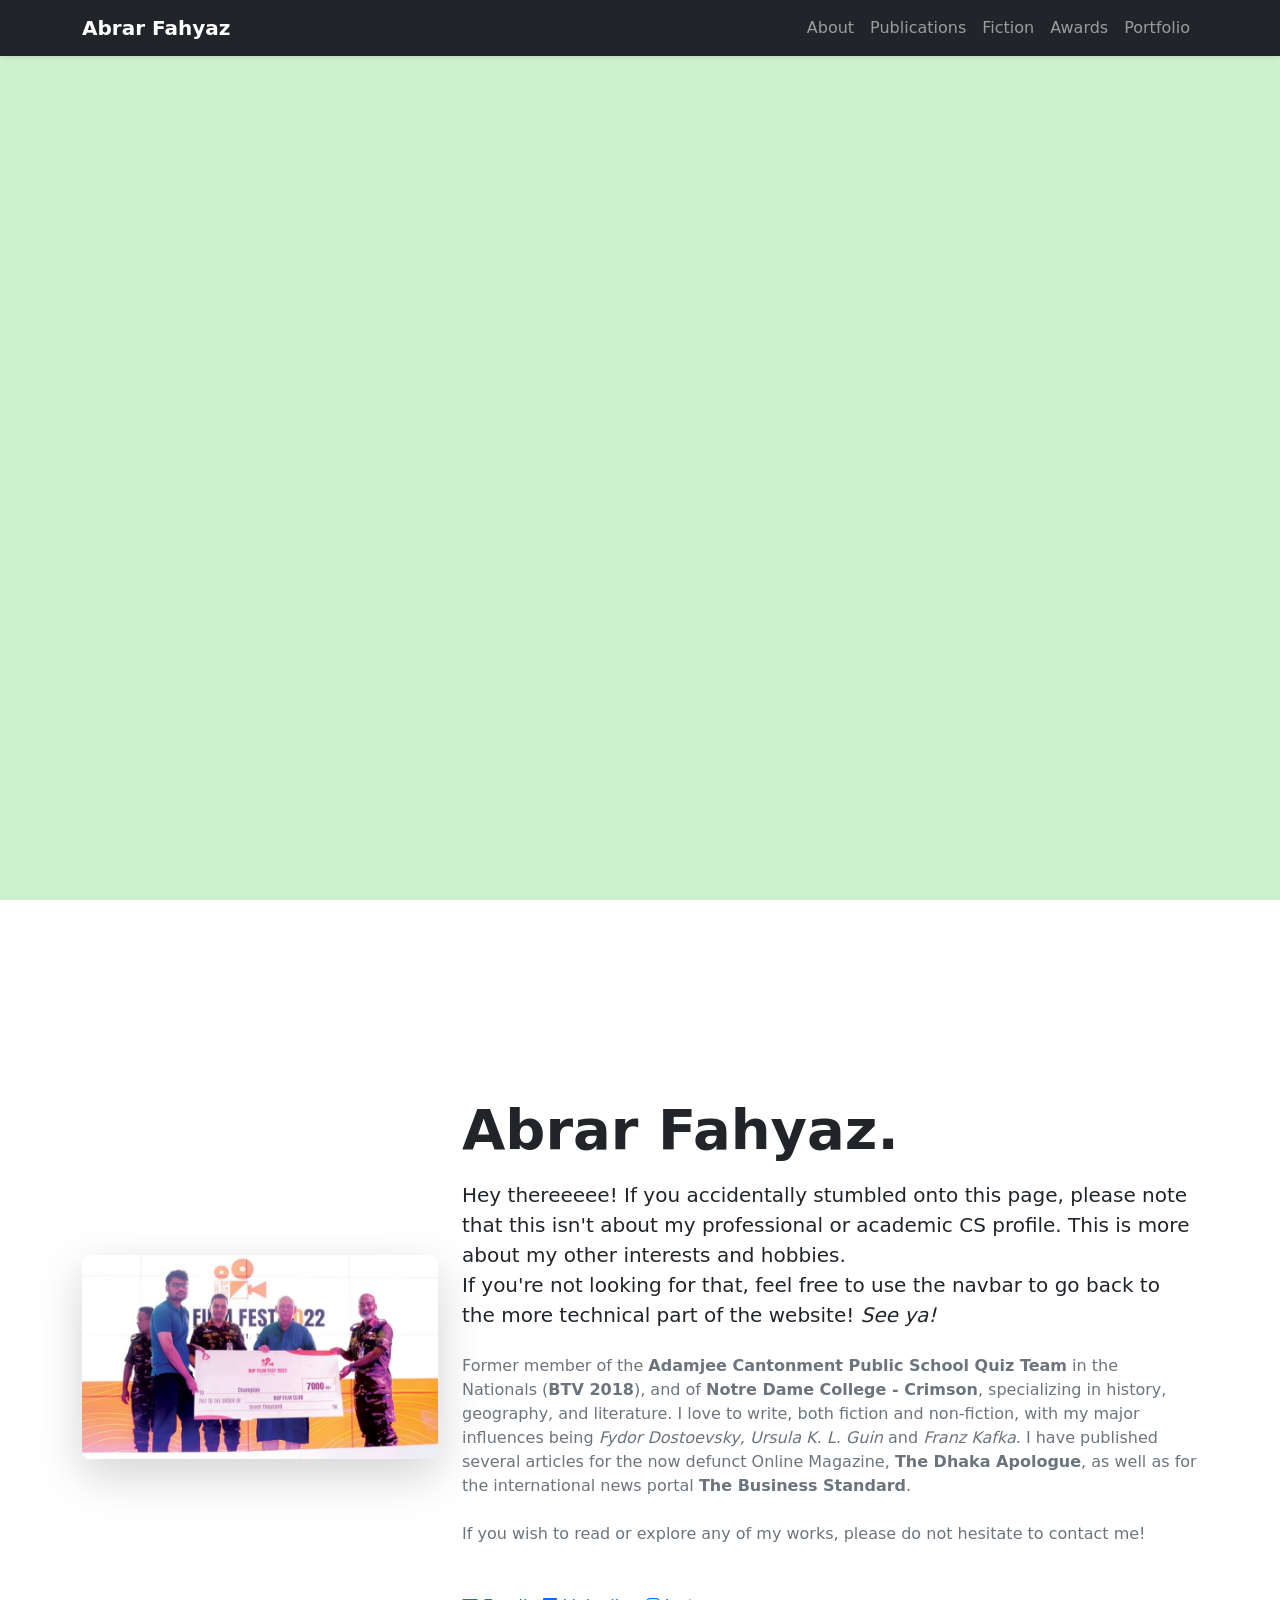
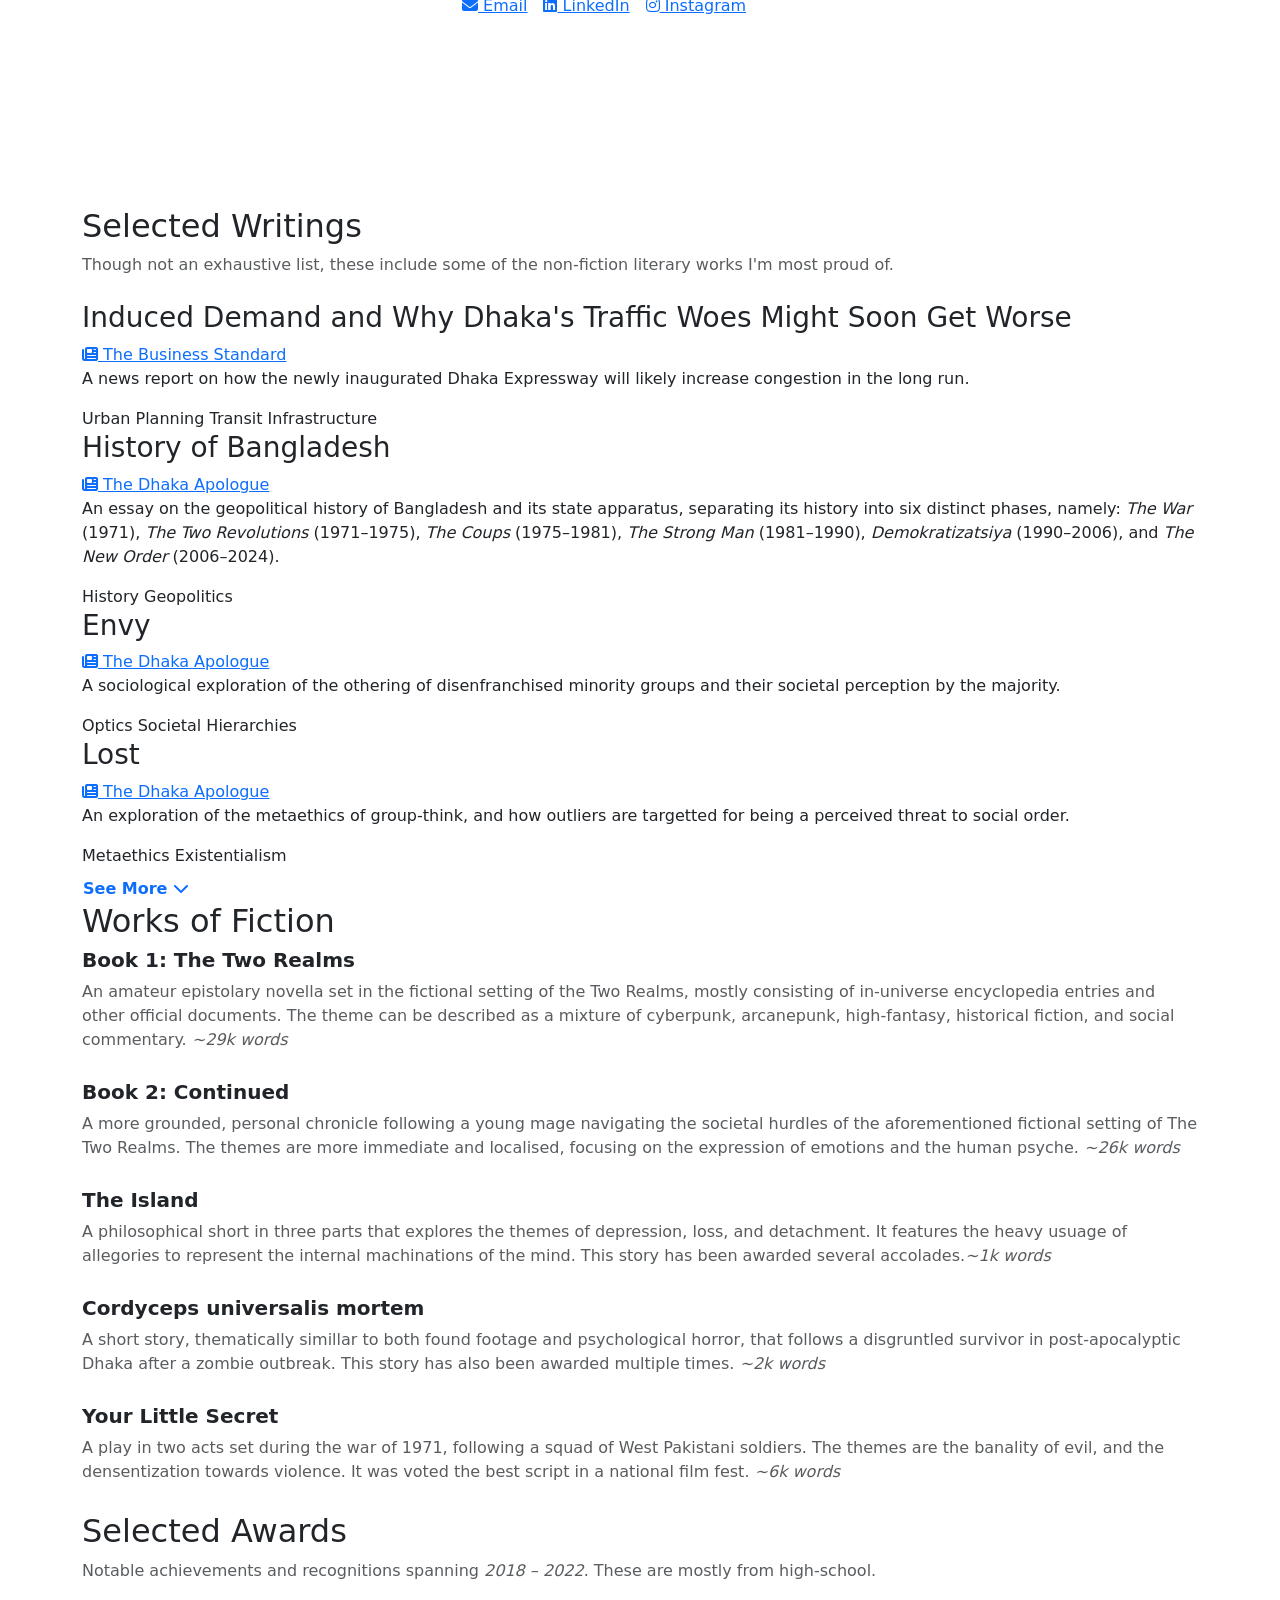
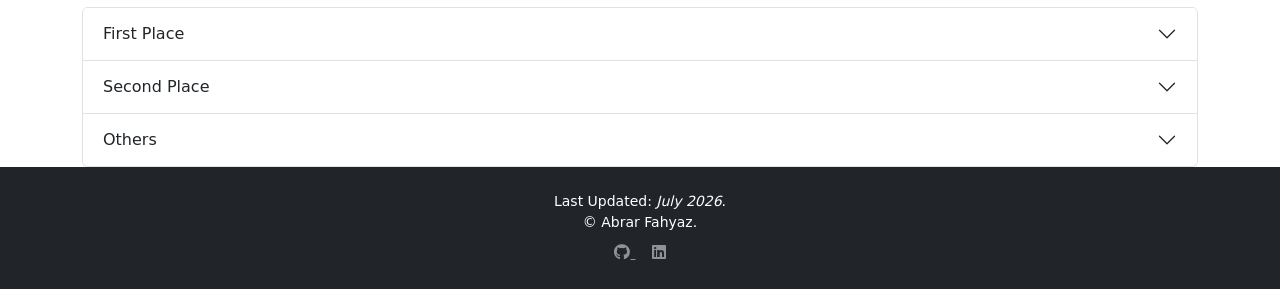
==== component/otherPage.html @ 7b3530d3 "Major changes. Added Personal Section." ====
<!doctype html>
<html lang="en">

<head>
  <meta charset="utf-8">
  <meta name="viewport" content="width=device-width, initial-scale=1">
  <title>Abrar Fahyaz | Personal Site</title>
  <link rel="apple-touch-icon" sizes="180x180" href="./Favicon/apple-touch-icon.png">
  <link rel="icon" type="image/png" sizes="32x32" href="./Favicon/favicon-32x32.png">
  <link rel="icon" type="image/png" sizes="16x16" href="./Favicon/favicon-16x16.png">
  <link rel="manifest" href="./Favicon/site.webmanifest">
  <link href="https://cdn.jsdelivr.net/npm/bootstrap@5.3.0/dist/css/bootstrap.min.css" rel="stylesheet">
  <link href="https://cdnjs.cloudflare.com/ajax/libs/font-awesome/6.4.0/css/all.min.css" rel="stylesheet" />
  <link href="https://fonts.googleapis.com/css2?family=Inter:wght@300;400;600;700&family=Playfair+Display:wght@700&display=swap" rel="stylesheet">
  <link rel="stylesheet" href="../util/OtherStyles.css">
</head>

<body data-bs-spy="scroll" data-bs-target="#navbar-main" data-bs-offset="100">
  <!-- Canvas -->
  <canvas id="canva"></canvas>

  <!-- NavBar -->
  <nav id="navbar-main" class="navbar navbar-expand-lg fixed-top navbar-dark bg-dark shadow-sm">
    <div class="container">
      <a class="navbar-brand fw-bold brand-white" href="#">Abrar Fahyaz</a>
      <button class="navbar-toggler" type="button" data-bs-toggle="collapse" data-bs-target="#navbarNav">
        <span class="navbar-toggler-icon"></span>
      </button>
      <div class="collapse navbar-collapse justify-content-end" id="navbarNav">
        <ul class="navbar-nav">
          <li class="nav-item"><a class="nav-link" href="./otherPage.html#pers">About</a></li>
          <li class="nav-item"><a class="nav-link" href="./otherPage.html#writings">Publications</a></li>
          <li class="nav-item"><a class="nav-link" href="./otherPage.html#fiction">Fiction</a></li>
          <li class="nav-item"><a class="nav-link" href="./otherPage.html#awards">Awards</a></li>
          <li class="nav-item"><a class="nav-link" id="personalBtn2" href="../index.html#about">Portfolio</a></li>
        </ul>
      </div>
    </div>
  </nav>

  <!-- Personal -->
  <section id="pers" class="d-flex align-items-center min-vh-100 section-padding">
    <div class="container">
      <div class="row align-items-center">
        <div class="col-lg-4 text-center order-lg-1 mb-4 mb-lg-0">
          <div class="photo-wrapper">
            <img src="../resources/bupFest.jpg" alt="Abrar Fahyaz" class="img-fluid rounded-3 shadow-lg profile-photo">
          </div>
        </div>
        <div class="col-lg-8 order-lg-2">
          <h1 class="display-4 fw-bold mb-3">Abrar Fahyaz.</h1>
          <p class="lead mb-4">
            Hey thereeeee! If you accidentally stumbled onto this page, please note that this isn't about my professional or academic CS profile. This is more about my other interests and hobbies.</i> 
            <br>
             If you're not looking for that, feel free to use the navbar to go back to the more technical part of the website! <i>See ya!</i>
             <!-- My brother in christ, this is a vanity project lmaooooo -->
          </p>
          <p class="text-secondary mb-4">
            Former member of the <strong>Adamjee Cantonment Public School Quiz Team</strong> in the Nationals (<strong>BTV 2018</strong>), and of <strong>Notre Dame College - Crimson</strong>, specializing in history, geography, and literature. I love to write, both fiction and non-fiction, with my major influences being <i>Fydor Dostoevsky, Ursula K. L. Guin</i> and <i>Franz Kafka</i>.  I have published several articles for the now defunct Online Magazine, <strong>The Dhaka Apologue</strong>, as well as for the international news portal <strong>The Business Standard</strong>.  
          </p>
          <p class="text-secondary mb-5">
            If you wish to read or explore any of my works, please do not hesitate to contact me!
          </p>
          <div class="d-flex gap-3">
            <a href="mailto:fahyaz.abrar@gmail.com" class="social-btn"><i class="fas fa-envelope"></i> Email</a>
            <a href="https://www.linkedin.com/in/abrar-fahyaz/" class="social-btn"><i class="fab fa-linkedin"></i> LinkedIn</a>
            <a href="https://www.instagram.com/a_fahyaz/" class="social-btn"><i class="fab fa-instagram"></i> Instagram</a>
          </div>
        </div>
      </div>
    </div>
  </section>

  <!-- Publications -->
  <section id="writings" class="section-padding">
    <div class="container">

      <h2 class="section-title">Selected Writings</h2>
      <p class="text-muted text-left mb-4">
        Though not an exhaustive list, these include some of the non-fiction literary works I'm most proud of.
      </p>
      <div class="project-showcase">

        <div class="project-entry">
            <div class="project-header">
              <h3>Induced Demand and Why Dhaka's Traffic Woes Might Soon Get Worse</h3>
              <div class="project-links">
              <a href="https://www.tbsnews.net/thoughts/why-dhakas-traffic-woes-might-soon-get-worse-576962">
                <i class="fas fa-newspaper"></i> The Business Standard
              </a>
              </div>
            </div>
            <p>
              A news report on how the newly inaugurated Dhaka Expressway will likely increase congestion in the long run.
            </p>
            <div class="project-tags">
              <span>Urban Planning</span>
              <span>Transit Infrastructure</span>
            </div>
          </div>

        <div class="project-entry">
          <div class="project-header">
            <h3>History of Bangladesh</h3>
            <div class="project-links">
              <a href="https://web.archive.org/web/20220626200655/https://thisistda.net/17764/a-political-history-of-bangladesh/">
                <i class="fas fa-newspaper"></i> The Dhaka Apologue
              </a>
            </div>
          </div>
          <p>
            An essay on the geopolitical history of Bangladesh and its state apparatus, separating its history into six distinct phases, namely:
            <em>The War</em> (1971), <em>The Two Revolutions</em> (1971–1975), <em>The Coups</em> (1975–1981), <em>The Strong Man</em> (1981–1990),
            <em>Demokratizatsiya</em> (1990–2006), and <em>The New Order</em> (2006–2024).
          </p>
          <div class="project-tags">
            <span>History</span>
            <span>Geopolitics</span>
          </div>
        </div>

        <div class="project-entry">
          <div class="project-header">
            <h3>Envy</h3>
            <div class="project-links">
              <a href="https://web.archive.org/web/20220626200707/https://thisistda.net/17465/envy/">
                <i class="fas fa-newspaper"></i> The Dhaka Apologue
              </a>
            </div>
          </div>
          <p>
            A sociological exploration of the othering of disenfranchised minority groups and their societal perception by the majority.
          </p>
          <div class="project-tags">
            <span>Optics</span>
            <span>Societal Hierarchies</span>
          </div>
        </div>

        <div class="project-entry">
          <div class="project-header">
            <h3>Lost</h3>
            <div class="project-links">
              <a href="https://web.archive.org/web/20220807193147/https://thisistda.net/12415/lost/">
                <i class="fas fa-newspaper"></i> The Dhaka Apologue
              </a>
            </div>
          </div>
          <p>
            An exploration of the metaethics of group-think, and how outliers are targetted for being a perceived threat to social order.
          </p>
          <div class="project-tags">
            <span>Metaethics</span>
            <span>Existentialism</span>
          </div>
        </div>

        <!-- Hidden writings -->
        <div class="collapse" id="writingCollapse">

          <div class="project-entry">
          <div class="project-header">
            <h3>In Defense of Capitalism</h3>
            <div class="project-links">
              <a href="https://web.archive.org/web/20220625101859/https://thisistda.net/16739/in-defence-of-capitalism/">
                <i class="fas fa-newspaper"></i> The Dhaka Apologue
              </a>
            </div>
          </div>
          <p>
            A satire that critiques common talking points of pro-capitalist mouthpieces by imitating the vernacular of the ones defending it.
          </p>
          <div class="project-tags">
            <span>Satire</span>
            <span>Socio-Economics</span>
          </div>
        </div>

          <div class="project-entry">
            <div class="project-header">
              <h3>Ozymandias</h3>
              <div class="project-links">
                <span class="publication-tag"><i>The Dhaka Apologue</i></span>
              </div>
            </div>
            <p>
              A short story exploring the cyclical recurrence of history through the rise and fall of empires, inspired by the eponymous poem by <i>Percy Bysshe Shelley</i>.
            </p>
            <div class="project-tags">
              <span>Philosophical Fiction</span>
              <span>Historical Recurrence</span>
            </div>
          </div>

        </div>

        <button class="btn btn-link see-more-btn text-decoration-none fw-bold p-0 mt-2" type="button" data-bs-toggle="collapse" data-bs-target="#writingCollapse" onclick="toggleBtnText(this)">See More <i class="fas fa-chevron-down"></i></button>

      </div>
    </div>
  </section>

  <!-- Fictional Works -->
  <section id="fiction" class="section-padding">
    <div class="container">
      <h2 class="section-title">Works of Fiction</h2>
      <div class="publication-card mb-4">
        <div class="row">
          <div class="col-md-12">
            <h5 class="fw-bold">Book 1: The Two Realms</h5>
            <p class="mb-1 text-muted">An amateur epistolary novella set in the fictional setting of the Two Realms, mostly consisting of in-universe encyclopedia entries and other official documents. The theme can be described as a mixture of cyberpunk, arcanepunk, high-fantasy, historical fiction, and social commentary. <i>~29k words</i></p>
          </div>
        </div>
      </div>

      <div class="publication-card mb-4">
        <div class="row">
          <div class="col-md-12">
            <h5 class="fw-bold">Book 2: Continued</h5>
            <p class="mb-1 text-muted">A more grounded, personal chronicle following a young mage navigating the societal hurdles of the aforementioned fictional setting of The Two Realms. The themes are more immediate and localised, focusing on the expression of emotions and the human psyche. <i>~26k words</i></p>
          </div>
        </div>
      </div>

      <div class="publication-card mb-4">
        <div class="row">
          <div class="col-md-12">
            <h5 class="fw-bold">The Island</h5>
            <p class="mb-1 text-muted">A philosophical short in three parts that explores the themes of depression, loss, and detachment. It features the heavy usuage of allegories to represent the internal machinations of the mind. This story has been awarded several accolades.<i>~1k words</i></p>
          </div>
        </div>
      </div>

      <div class="publication-card mb-4">
        <div class="row">
          <div class="col-md-12">
            <h5 class="fw-bold">Cordyceps universalis mortem</h5>
            <p class="mb-1 text-muted">A short story, thematically simillar to both found footage and psychological horror, that follows a disgruntled survivor in post-apocalyptic Dhaka after a zombie outbreak. This story has also been awarded multiple times. <i>~2k words</i></p>
          </div>
        </div>
      </div>

      <div class="publication-card mb-4">
        <div class="row">
          <div class="col-md-12">
            <h5 class="fw-bold">Your Little Secret</h5>
            <p class="mb-1 text-muted">A play in two acts set during the war of 1971, following a squad of West Pakistani soldiers. The themes are the banality of evil, and the densentization towards violence. It was voted the best script in a national film fest. <i>~6k words</i></p>
          </div>
        </div>
      </div>

  </section>

  <!-- Awards -->
  <section id="awards" class="section-padding">
    <div class="container">
      <h2 class="section-title">Selected Awards</h2>
      <p class="text-muted text-left mb-4">
        Notable achievements and recognitions spanning <i>2018 – 2022</i>. These are mostly from high-school.
      </p>
    <div class="accordion" id="awardsAccordion">
      <!-- First Place -->
      <div class="accordion-item">
        <h2 class="accordion-header" id="firstHeading">
          <button class="accordion-button collapsed" type="button"
                  data-bs-toggle="collapse" data-bs-target="#firstAwards">
            First Place
          </button>
        </h2>

        <div id="firstAwards" class="accordion-collapse collapse"
            data-bs-parent="#awardsAccordion">
          <div class="accordion-body">
            <ul class="list-unstyled">

              <li class="mb-3 d-flex justify-content-between">
                <div>
                  <strong>BUP Film Fest 2022</strong><br>
                  <small class="text-muted">Script Writing | Champion</small>
                </div>
                <small class="text-muted"><i>2022</i></small>
              </li>

              <li class="mb-3 d-flex justify-content-between">
                <div>
                  <strong>1st National Cultural Classicist Carnival</strong><br>
                  <small class="text-muted">Team Based Quiz | Champion</small>
                </div>
                <small class="text-muted"><i>2020</i></small>
              </li>

              <li class="mb-3 d-flex justify-content-between">
                <div>
                  <strong>Ideal College Technophilia 1.0</strong><br>
                  <small class="text-muted">Sci-Fi Story Writing | Champion</small>
                </div>
                <small class="text-muted"><i>2020</i></small>
              </li>

              <li class="mb-3 d-flex justify-content-between">
                <div>
                  <strong>Govt. Lab ECL Quarantine Classics</strong><br>
                  <small class="text-muted">Listener Event | Champion</small>
                </div>
                <small class="text-muted"><i>2020</i></small>
              </li>

              <li class="mb-3 d-flex justify-content-between">
                <div>
                  <strong>MSCLC The Linguistic Battle</strong><br>
                  <small class="text-muted">What If Segment | Champion</small>
                </div>
                <small class="text-muted"><i>2020</i></small>
              </li>

              <li class="mb-3 d-flex justify-content-between">
                <div>
                  <strong>MSCLC The Linguistic Battle</strong><br>
                  <small class="text-muted">Poetry | Champion</small>
                </div>
                <small class="text-muted"><i>2020</i></small>
              </li>

              <li class="mb-3 d-flex justify-content-between">
                <div>
                  <strong>VNAC Astronomy Fest</strong><br>
                  <small class="text-muted">Fiction Writing | Champion</small>
                </div>
                <small class="text-muted"><i>2020</i></small>
              </li>

              <li class="mb-3 d-flex justify-content-between">
                <div>
                  <strong>USC Online Carnival 2.0</strong><br>
                  <small class="text-muted">Sci-Fi Story Writing | Champion</small>
                </div>
                <small class="text-muted"><i>2020</i></small>
              </li>

              <li class="mb-3 d-flex justify-content-between">
                <div>
                  <strong>Yugen Scientific Write-Up</strong><br>
                  <small class="text-muted">Academic Writing | Champion</small>
                </div>
                <small class="text-muted"><i>2019</i></small>
              </li>

              <li class="mb-3 d-flex justify-content-between">
                <div>
                  <strong>Adamjee Mathematician Hunt</strong><br>
                  <small class="text-muted">Math Olympiad | Champion</small>
                </div>
                <small class="text-muted"><i>2018</i></small>
              </li>

            </ul>
          </div>
        </div>
      </div>

      <!-- Second Place -->
      <div class="accordion-item">
        <h2 class="accordion-header" id="secondHeading">
          <button class="accordion-button collapsed" type="button"
                  data-bs-toggle="collapse" data-bs-target="#secondAwards">
            Second Place
          </button>
        </h2>

        <div id="secondAwards" class="accordion-collapse collapse"
            data-bs-parent="#awardsAccordion">
          <div class="accordion-body">
            <ul class="list-unstyled">

              <li class="mb-3 d-flex justify-content-between">
                <div>
                  <strong>NDC 7th National English Carnival</strong><br>
                  <small class="text-muted">Article Writing | Runner-Up</small>
                </div>
                <small class="text-muted"><i>2022</i></small>
              </li>

              <li class="mb-3 d-flex justify-content-between">
                <div>
                  <strong>NDC 4th National Earth and Space Summit</strong><br>
                  <small class="text-muted">Astro Article Writing | Runner-Up</small>
                </div>
                <small class="text-muted"><i>2021</i></small>
              </li>

              <li class="mb-3 d-flex justify-content-between">
                <div>
                  <strong>St. Joseph Logic Mania Quarantalent</strong><br>
                  <small class="text-muted">IQ All Star | Runner-Up</small>
                </div>
                <small class="text-muted"><i>2020</i></small>
              </li>

              <li class="mb-3 d-flex justify-content-between">
                <div>
                  <strong>MSCLC The Linguistic Battle</strong><br>
                  <small class="text-muted">Situational Story Writing | Runner-Up</small>
                </div>
                <small class="text-muted"><i>2020</i></small>
              </li>

               <li class="mb-3 d-flex justify-content-between">
                <div>
                  <strong>NDC Carnival De Literature</strong><br>
                  <small class="text-muted">Creative Story Writing | Runner-Up</small>
                </div>
                <small class="text-muted"><i>2020</i></small>
              </li>

              <li class="mb-3 d-flex justify-content-between">
                <div>
                  <strong>NDC Arcadeopedia</strong><br>
                  <small class="text-muted">Astronomy Olympiad | Runner-Up</small>
                </div>
                <small class="text-muted"><i>2020</i></small>
              </li>

              <li class="mb-3 d-flex justify-content-between">
                <div>
                  <strong>ECL Quarantine Classics</strong><br>
                  <small class="text-muted">Situational Story Writing | Runner-Up</small>
                </div>
                <small class="text-muted"><i>2020</i></small>
              </li>

              <li class="mb-3 d-flex justify-content-between">
                <div>
                  <strong>BAF Shaheen DSQC</strong><br>
                  <small class="text-muted">History and Geography Olympiad | Runner-Up</small>
                </div>
                <small class="text-muted"><i>2020</i></small>
              </li>

              <li class="mb-3 d-flex justify-content-between">
                <div>
                  <strong>6th Laboratorians Science Fest</strong><br>
                  <small class="text-muted">Astronomy Olympiad | Runner-Up</small>
                </div>
                <small class="text-muted"><i>2019</i></small>
              </li>

              <li class="mb-3 d-flex justify-content-between">
                <div>
                  <strong>6th Laboratorians Science Fest</strong><br>
                  <small class="text-muted">Biology Olympiad | Runner-Up</small>
                </div>
                <small class="text-muted"><i>2019</i></small>
              </li>

              <li class="mb-3 d-flex justify-content-between">
                <div>
                  <strong>Edvive Pen It Down</strong><br>
                  <small class="text-muted">Argumentative Writing | Runner-Up</small>
                </div>
                <small class="text-muted"><i>2019</i></small>
              </li>

            </ul>
          </div>
        </div>
      </div>

      <!-- Others -->
      <div class="accordion-item">
        <h2 class="accordion-header" id="otherHeading">
          <button class="accordion-button collapsed" type="button"
                  data-bs-toggle="collapse" data-bs-target="#otherAwards">
            Others
          </button>
        </h2>

        <div id="otherAwards" class="accordion-collapse collapse"
            data-bs-parent="#awardsAccordion">
          <div class="accordion-body">
            <ul class="list-unstyled">

              <li class="mb-3 d-flex justify-content-between">
                <div>
                  <strong>NDC 7th National English Carnival</strong><br>
                  <small class="text-muted">Instant Story Writing | Rank 3</small>
                </div>
                <small class="text-muted"><i>2022</i></small>
              </li>

              <li class="mb-3 d-flex justify-content-between">
                <div>
                  <strong>AIUB Math Olympiad</strong><br>
                  <small class="text-muted">Math Olympiad | Rank 14</small>
                </div>
                <small class="text-muted"><i>2021</i></small>
              </li>

              <li class="mb-3 d-flex justify-content-between">
                <div>
                  <strong>Bangladesh Math Olympiad (BdMO)</strong><br>
                  <small class="text-muted">Regional Round Qualification</small>
                </div>
                <small class="text-muted"><i>2021</i></small>
              </li>

              <li class="mb-3 d-flex justify-content-between">
                <div>
                  <strong>Ideal Elementus Math Summit</strong><br>
                  <small class="text-muted">Math Olympiad | Rank 3</small>
                </div>
                <small class="text-muted"><i>2020</i></small>
              </li>

              <li class="mb-3 d-flex justify-content-between">
                <div>
                  <strong>Laboratorians English Championship</strong><br>
                  <small class="text-muted">Team Based Quiz | Rank 3</small>
                </div>
                <small class="text-muted"><i>2019</i></small>
              </li>

              <li class="mb-3 d-flex justify-content-between">
                <div>
                  <strong>Bangladesh TeleVision Quiz Quiz National Quiz Competition 2018</strong><br>
                  <small class="text-muted">Rank 3</small>
                </div>
                <small class="text-muted"><i>2018</i></small>
              </li>

              <li class="mb-3 d-flex justify-content-between">
                <div>
                  <strong>Channel i - Hridoye Mati O Manush</strong><br>
                  <small class="text-muted">Cultural Exchange Program | Participant</small>
                </div>
                <small class="text-muted"><i>2012</i></small>
              </li>

            </ul>
          </div>
        </div>
      </div>

    </div>
    </div>
  </section>

  <div id="footer-placeholder"></div>
  <div id="transition-overlay"></div>
</body>
<script src="https://cdn.jsdelivr.net/npm/bootstrap@5.3.0/dist/js/bootstrap.bundle.min.js"></script>
<script src="../util/script.js"></script>
<script src="../util/otherScript.js"></script>
</html>
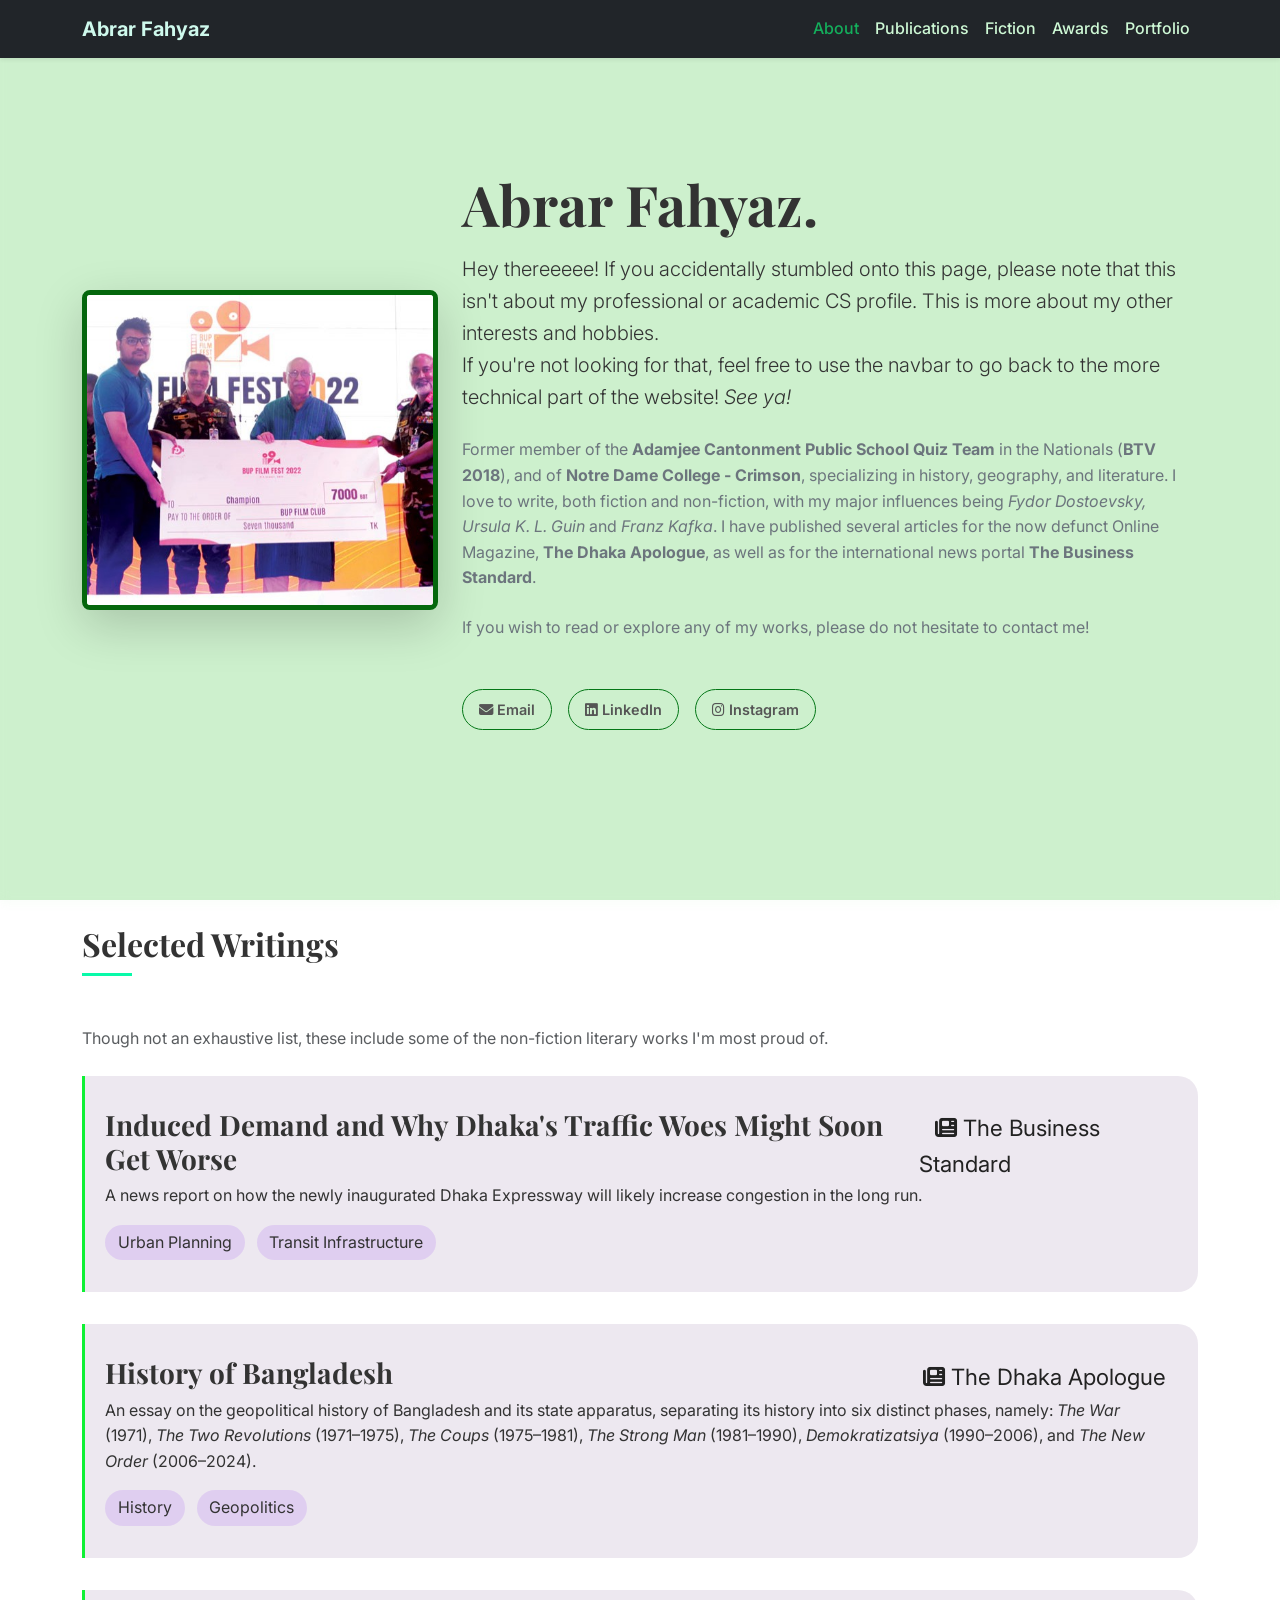
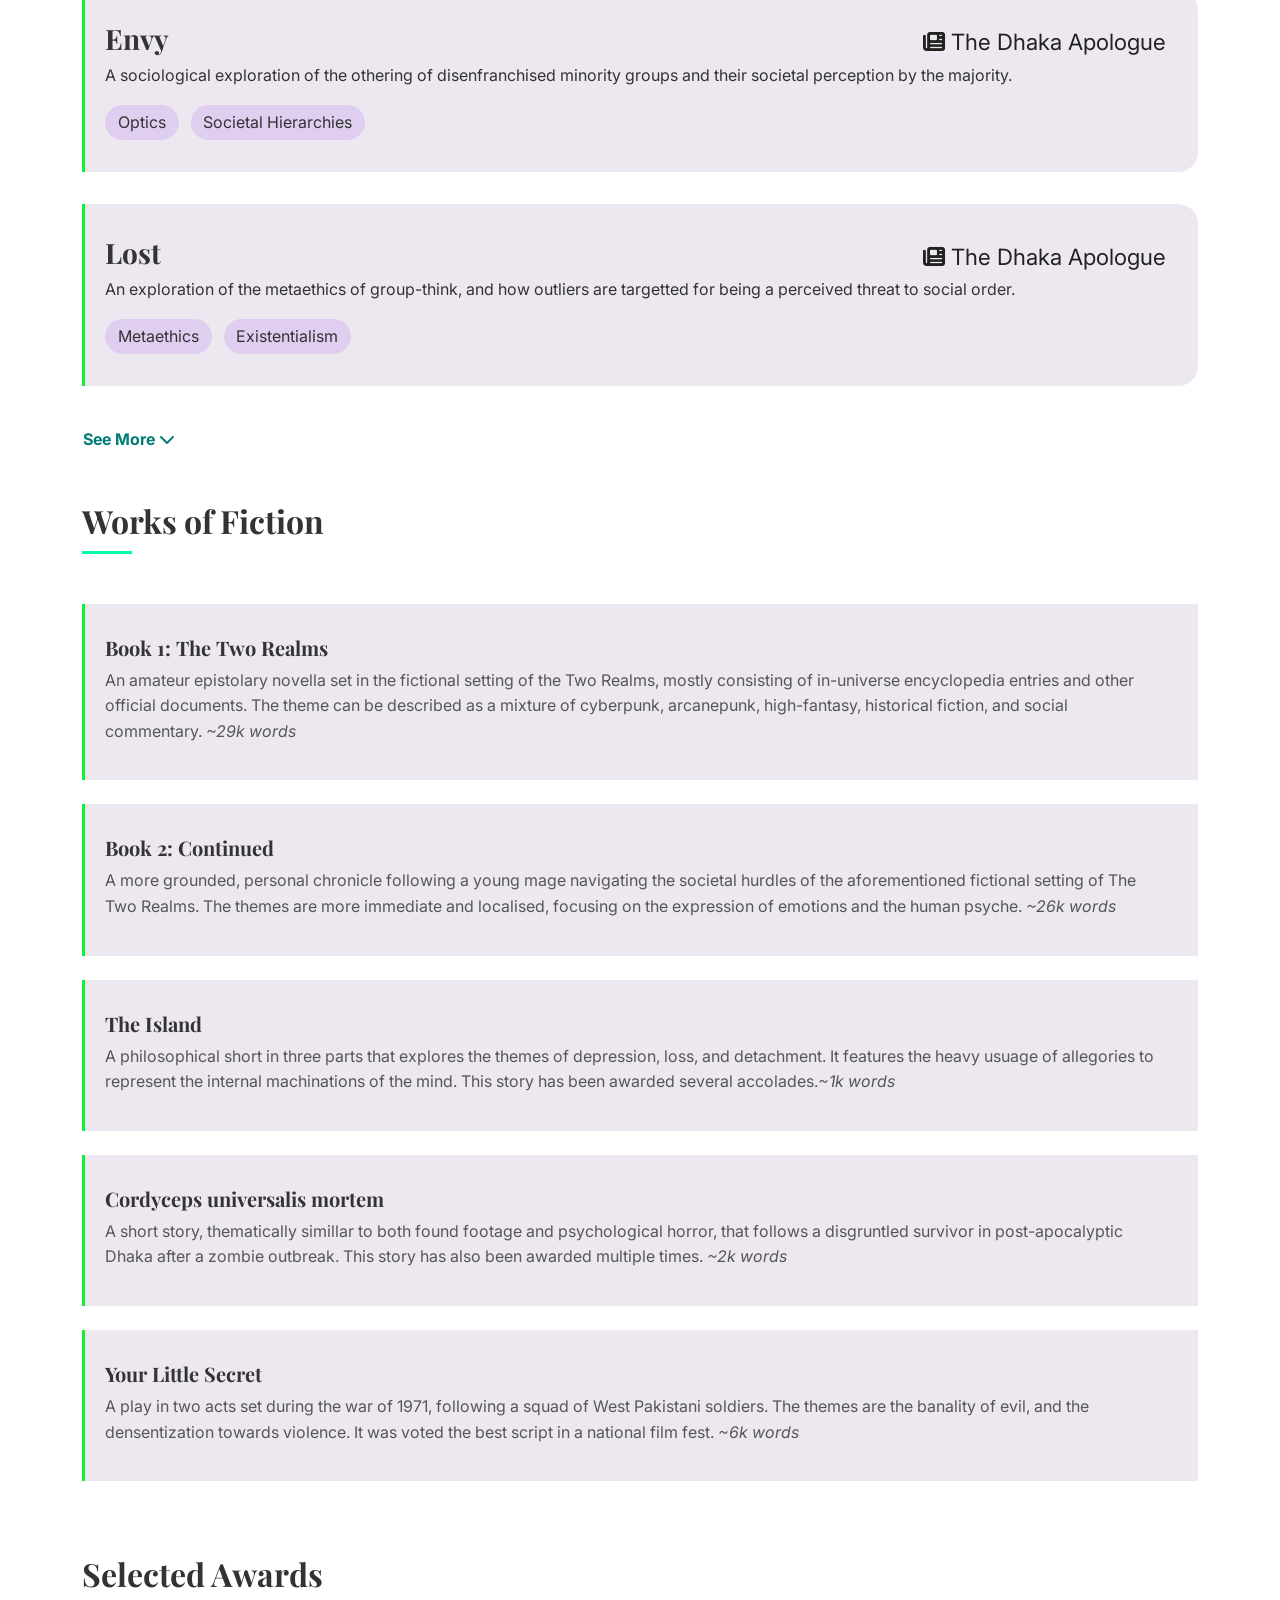
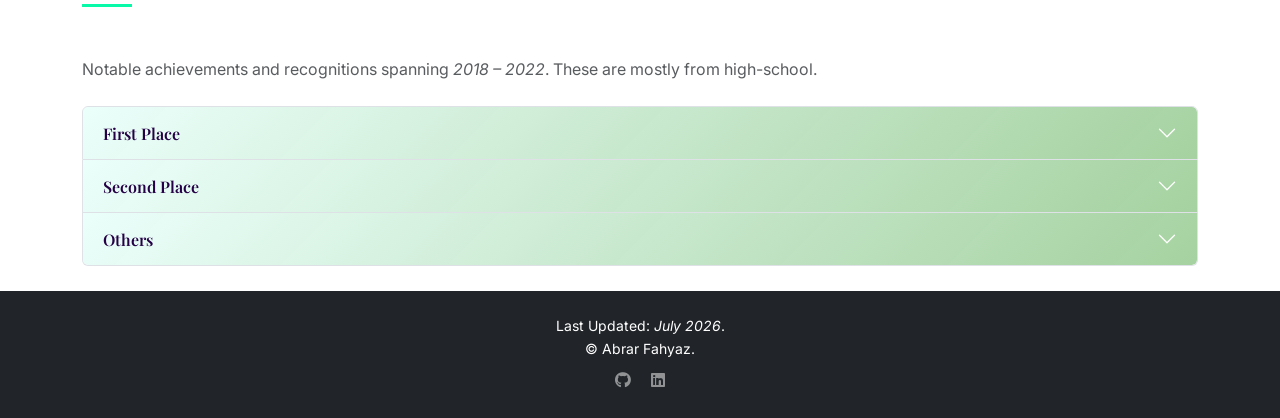
==== commit c4ba8244: "shitty typo" ====
--- a/component/otherPage.html
+++ b/component/otherPage.html
@@ -12,7 +12,7 @@
   <link href="https://cdn.jsdelivr.net/npm/bootstrap@5.3.0/dist/css/bootstrap.min.css" rel="stylesheet">
   <link href="https://cdnjs.cloudflare.com/ajax/libs/font-awesome/6.4.0/css/all.min.css" rel="stylesheet" />
   <link href="https://fonts.googleapis.com/css2?family=Inter:wght@300;400;600;700&family=Playfair+Display:wght@700&display=swap" rel="stylesheet">
-  <link rel="stylesheet" href="../util/OtherStyles.css">
+  <link rel="stylesheet" href="../util/otherStyles.css">
 </head>
 
 <body data-bs-spy="scroll" data-bs-target="#navbar-main" data-bs-offset="100">
--- a/util/otherStyles.css
+++ b/util/otherStyles.css
@@ -0,0 +1,394 @@
+@import url('https://fonts.googleapis.com/css2?family=Cormorant+Garamond:ital,wght@0,300;0,400;1,300;1,400&family=Raleway:wght@100;200&display=swap');
+
+  *, *::before, *::after { margin: 0; padding: 0; box-sizing: border-box; }
+
+  :root {
+    --deep:#4b404e;
+    --mid: #f5f5f5;
+    --surface: #eaeaea;
+    --light: #cccccc;
+    --shimmer: #999999;
+    --text: #222;
+    --text-dim: rgba(0, 0, 0, 0.4);
+  }
+
+  html {
+    background: var(--deep);
+    max-width: 100%;
+  }
+
+  body {
+    font-family: 'Inter', sans-serif;
+    color: #adefc4;
+    line-height: 1.6;
+    position: relative;
+    max-width: 100%;
+    transition: opacity 0.5s ease;
+  }
+
+  #transition-overlay {
+        position: fixed;
+        inset: 0;
+        background: white;
+        opacity: 0;
+        pointer-events: none;
+        transition: opacity 500ms ease-in-out;
+        z-index: 9999;
+    }
+
+    #transition-overlay.active {
+        opacity: 1;
+    }
+  /* Keep all page content above the canvas */
+  body > *:not(canvas) {
+      position: relative;
+      z-index: 1;
+  }
+
+  canvas {
+    background-color: #d1ffff;
+    display: block;
+    position: fixed;
+    top: 0;
+    left: 0;
+    width: 100vw;
+    height: 100dvh; /* dynamic viewport height */
+    z-index: 0;
+    pointer-events: none;
+  }
+
+  .title-wrap {
+    text-align: center;
+    animation: fadeIn 2.5s ease forwards;
+  }
+
+  /* General Styling */
+    body {
+        font-family: 'Inter', sans-serif;
+        color: #333;
+        line-height: 1.6;
+    }
+
+    h1, h2, h3, h4, h5 {
+        font-family: 'Playfair Display', serif; /* A nice serif font for headings looks more academic */
+        font-weight: 700;
+    }
+
+    .section-padding {
+        padding: 25px 0;
+        position: relative;
+        background: rgba(255,255,255,0.0);
+        backdrop-filter: blur(5px);
+    }
+
+    .section-title {
+        margin-bottom: 50px;
+        position: relative;
+        display: inline-block;
+    }
+
+    .section-title::after {
+        content: '';
+        display: block;
+        width: 50px;
+        height: 3px;
+        background: #08faa9;
+        margin-top: 10px;
+    }
+
+    /* Hero Section */
+    .profile-photo {
+        width: 430px;
+        height: 320px;
+        object-fit: cover;
+        border: 5px solid #05670d;
+    }
+
+    .social-btn {
+        text-decoration: none;
+        color: #555;
+        font-weight: 600;
+        border: 1px solid #037616;
+        padding: 8px 16px;
+        border-radius: 50px;
+        transition: all 0.3s ease;
+        font-size: 0.9rem;
+    }
+
+    .social-btn:hover {
+        background-color:#0a9567a2;
+        color: #ffffff;
+        border-color: #08faa9;
+    }
+
+    /* A href sections */
+    a {
+        color: #08faa9;; 
+        text-decoration: none;
+    }
+
+    a:hover {
+        color: #250128; 
+    }
+
+    a:visited {
+        color: #1b9b41; 
+    }
+
+    a:active {
+        color: #00ffee;
+    }
+
+    .brand-white {
+        color: #cef9ec !important;
+    }
+
+    .brand-white:hover,
+    .brand-white:focus {
+        color: #ffffff !important;
+    }
+
+    /* CTV button section */
+    .cv-btn {
+        color: #cef9ec !important;
+        border: 1px solid #8eecb7;
+        border-radius: 0.375rem;
+        transition: all 0.3s ease;
+    }
+
+    .cv-btn:hover,
+    .cv-btn:focus {
+        background-color: #08faa9;
+        border-color: #08faa9;
+        color: #ffffff !important;
+    }
+
+    .cv-btn:active {
+        background-color: #08faa9 !important;
+        border-color: #08faa9 !important;
+        color: #ffffff !important;
+    }
+
+    /* Navbar Tweaks */
+    .navbar-nav .nav-link {
+        font-weight: 500;
+        color: #cef9d5;
+    }
+    .navbar-nav .nav-link.active {
+        color: #14af5c;
+    }
+
+    /* Publication Card */
+    .publication-card {
+        padding: 2rem;
+        background: rgba(135, 100, 154, 0.15);
+        border-left: 3px solid #0ff135;
+        padding-left: 20px;
+        backdrop-filter: blur(5px);
+        transition: transform 0.3s;
+    }
+
+    .publication-card:hover {
+        transform: translateX(5px);
+    }
+
+    /* Project Cards */
+    .project-entry {
+        padding: 2rem;
+        margin-bottom: 2rem;
+        background: rgba(135, 100, 154, 0.15);
+        border-left: 3px solid #0ff135;
+        padding-left: 20px;
+        backdrop-filter: blur(5px);
+        border-radius: 0 20px 20px 0;
+        transition: .3s;
+    }
+    .project-entry:hover {
+        transform: translateX(10px);
+    }
+    .project-header {
+        display: flex;
+        justify-content: space-between;
+        align-items: center;
+    }
+    .project-links a {
+        font-size: 1.4rem;
+        margin-left: 1rem;
+        color: #222;
+    }
+    .project-tags span {
+        display: inline-block;
+        padding: .3rem .8rem;
+        margin-right: .5rem;
+        border-radius: 999px;
+        background: rgba(143, 50, 236, 0.141);
+    }
+
+    /* Experience Timeline */
+    .timeline {
+        border-left: 2px solid #e9ecef;
+        margin-left: 10px;
+        padding-left: 30px;
+    }
+
+    .timeline-item {
+        position: relative;
+        margin-bottom: 40px;
+    }
+
+    .timeline-dot {
+        background: #01fb05;
+        position: absolute;
+        width: 16px;
+        height: 16px;
+        border-radius: 50%;
+        left: -39px;
+        top: 5px;
+        border: 3px solid #fff;
+        box-shadow: 0 0 0 2px #e9ecef;
+    }
+
+    .timeline-org {
+        color: #671adc;
+    }
+
+    /* See More Button */
+    .see-more-btn {
+        color: #027d75 !important;
+    }
+
+    .see-more-btn:hover {
+        color: #002d2b !important;
+    }
+
+    /* Accordion */
+    /* Section subtitle */
+    #experience .text-muted {
+        color: #000000 !important;
+        font-size: 0.95rem;
+    }
+
+    /* Accordion container */
+    .accordion-item {
+        overflow: hidden;
+        background: transparent;
+    }
+
+    /* Closed accordion button */
+    .accordion-button {
+        background: linear-gradient(135deg, #d1fff66e, #218f1467);
+        color: rgb(37, 0, 70);
+        font-weight: 600;
+    }
+
+    /* Hover effect */
+    .accordion-button:hover {
+        background: linear-gradient(135deg, #bce0d8bb, #10a72ebe);
+    }
+
+    /* Open accordion button */
+    .accordion-button:not(.collapsed) {
+        background: linear-gradient(135deg, #bce0d8bb, #10a72ebe);
+        color: #2d1b4e;
+        box-shadow: none;
+    }
+
+    /* Remove Bootstrap's blue focus ring */
+    .accordion-button:focus {
+        box-shadow: 0 0 0 0.2rem rgba(109, 255, 170, 0.35);
+        border-color: transparent;
+    }
+
+    /* Change the dropdown arrow color */
+    .accordion-button::after {
+        filter: brightness(0) invert(1);
+    }
+
+    .accordion-button:not(.collapsed)::after {
+        filter: none;
+    }
+
+    /* Accordion body */
+    .accordion-body {
+        background: #6d569816;
+        color: #3f2b63;
+        border-top: none;
+        padding: 1rem;
+    }
+
+    /* Award entries */
+    .accordion-body li {
+        padding: 0.75rem 0;
+        border-bottom: 1px solid #64e37d9d;
+    }
+
+    .accordion-body li:last-child {
+        border-bottom: none;
+    }
+
+    /* Award title */
+    .accordion-body strong {
+        color: #21b65a;
+        font-size: 1.05rem;
+    }
+
+    /* Award description/date */
+    .accordion-body small {
+        color: #6db274;
+    }
+
+/* Responsive Tweaks */
+@media (max-width: 991px) {
+    body {
+        padding-top: 70px;
+    }
+    .photo-wrapper {
+        margin-bottom: 30px;
+    }
+    .profile-photo {
+        width: 200px;
+        height: 200px;
+    }
+    .display-4 {
+        font-size: 2.5rem;
+    }
+}
+
+@media (max-width: 768px) {
+    html, body {
+        overflow-x: hidden;
+    }
+}
+
+  .sub {
+    font-family: 'Raleway', sans-serif;
+    font-weight: 100;
+    font-size: clamp(0.6rem, 1.5vw, 0.85rem);
+    letter-spacing: 0.55em;
+    text-transform: uppercase;
+    color: var(--text-dim);
+    margin-top: 1.4rem;
+  }
+
+  .hint {
+    position: fixed;
+    bottom: 2.5rem;
+    left: 50%;
+    transform: translateX(-50%);
+    font-family: 'Raleway', sans-serif;
+    font-weight: 100;
+    font-size: 0.65rem;
+    letter-spacing: 0.45em;
+    text-transform: uppercase;
+    color: var(--text-dim);
+    animation: pulse 3s ease-in-out infinite;
+  }
+
+  @keyframes fadeIn {
+    from { opacity: 0; transform: translateY(12px); }
+    to   { opacity: 1; transform: translateY(0); }
+  }
+  @keyframes pulse {
+    0%, 100% { opacity: 0.35; }
+    50%       { opacity: 0.75; }
+  }
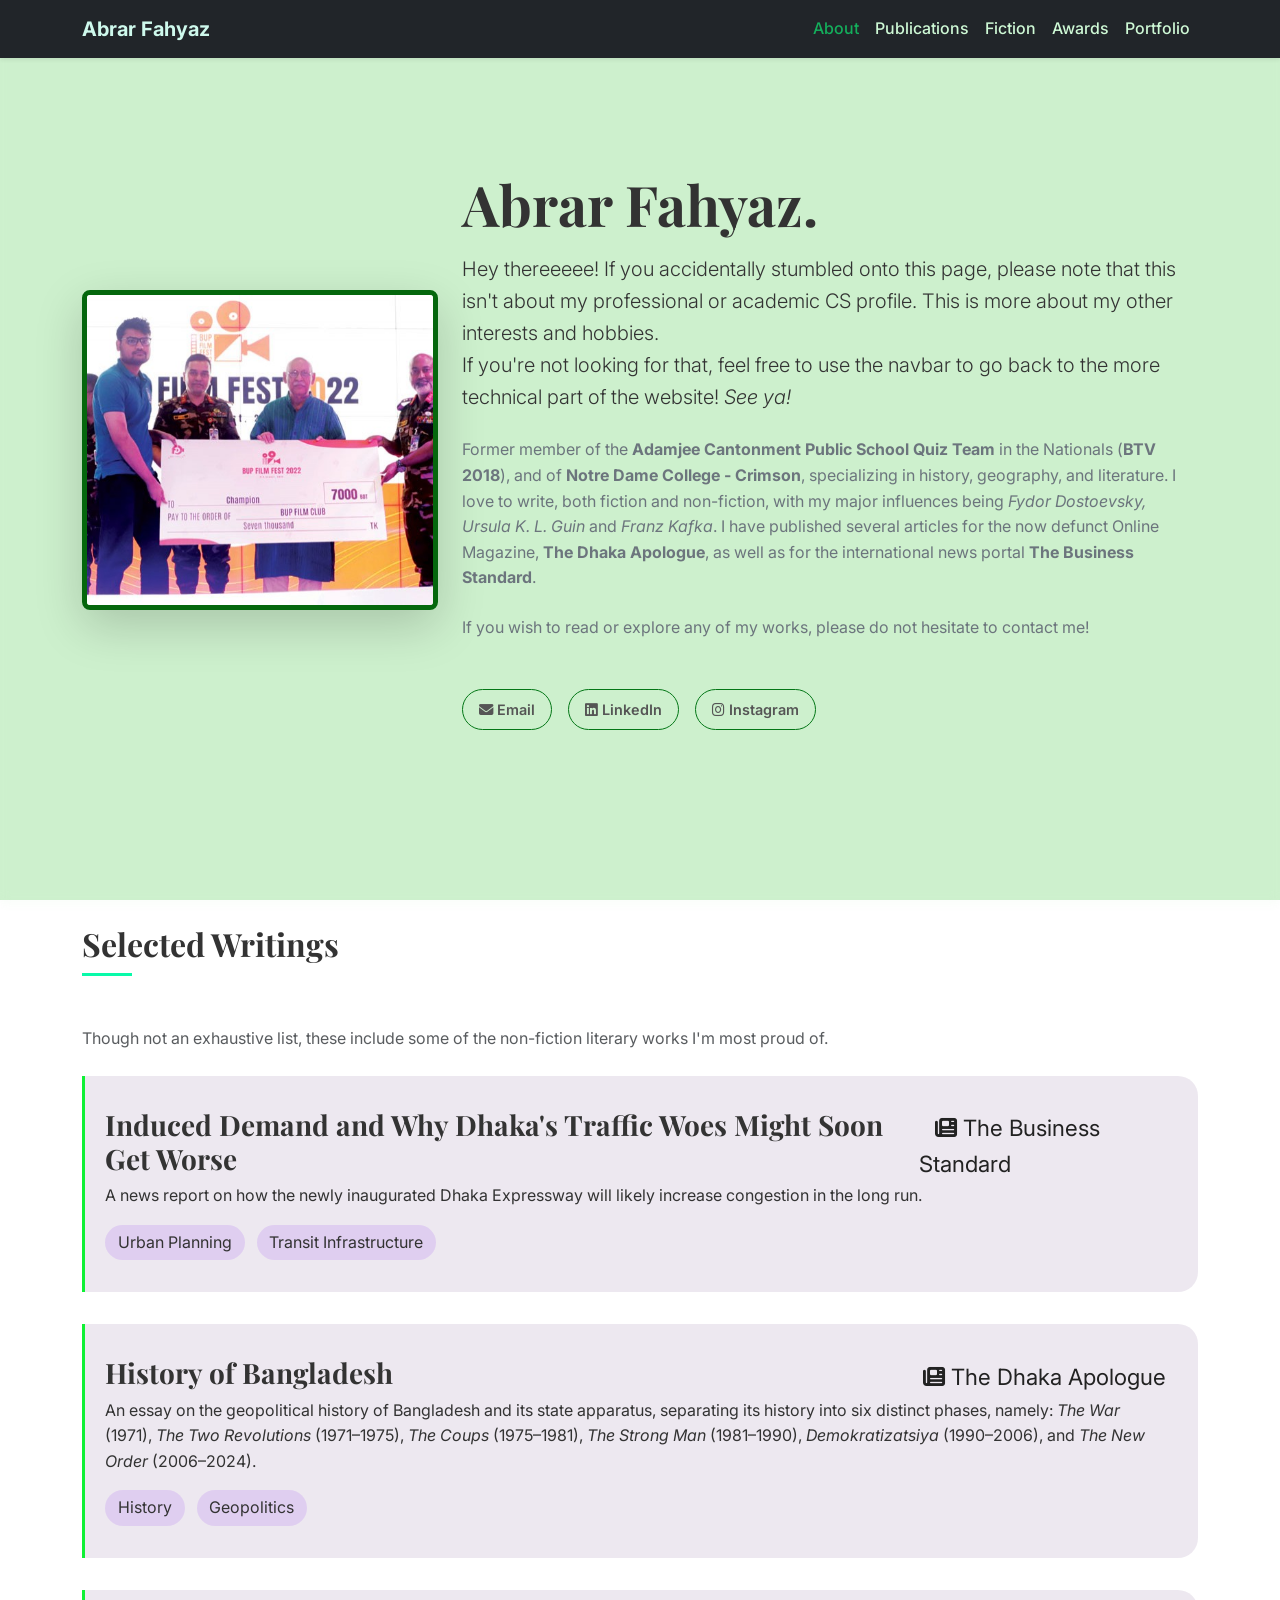
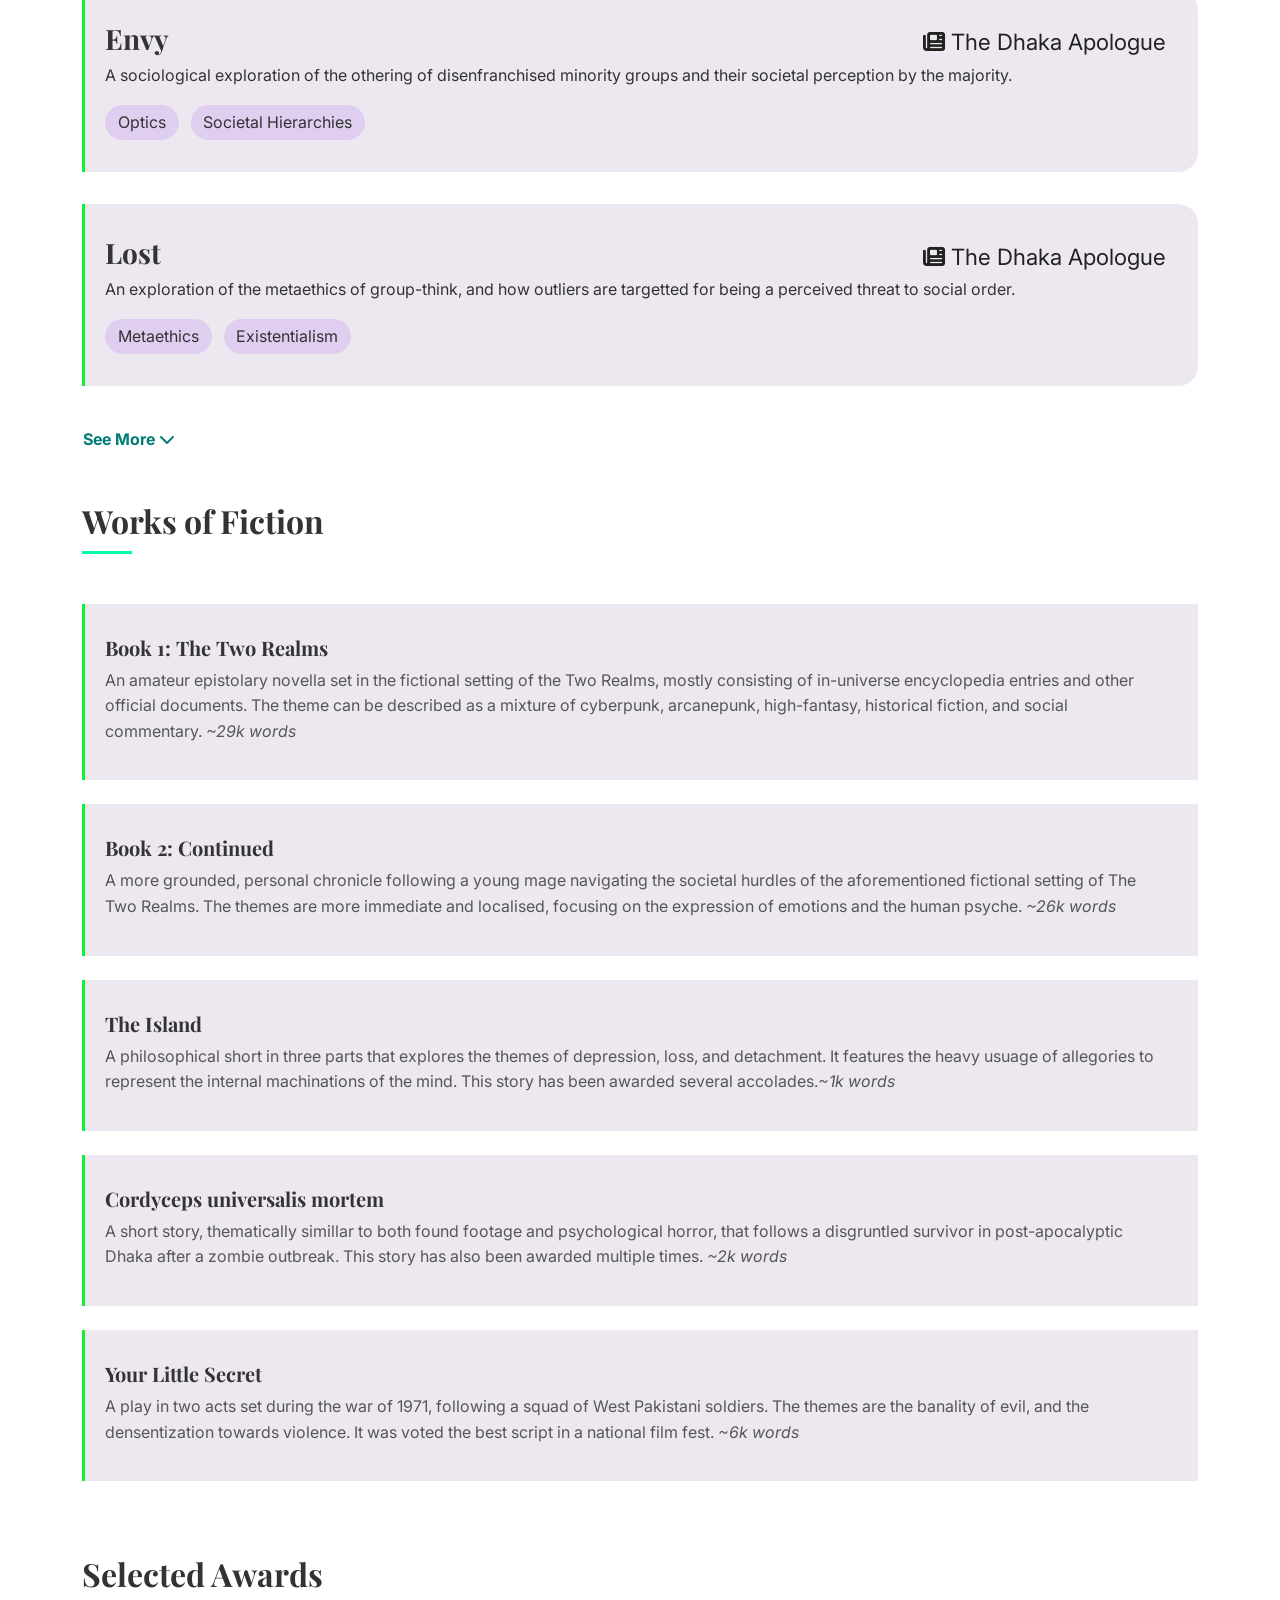
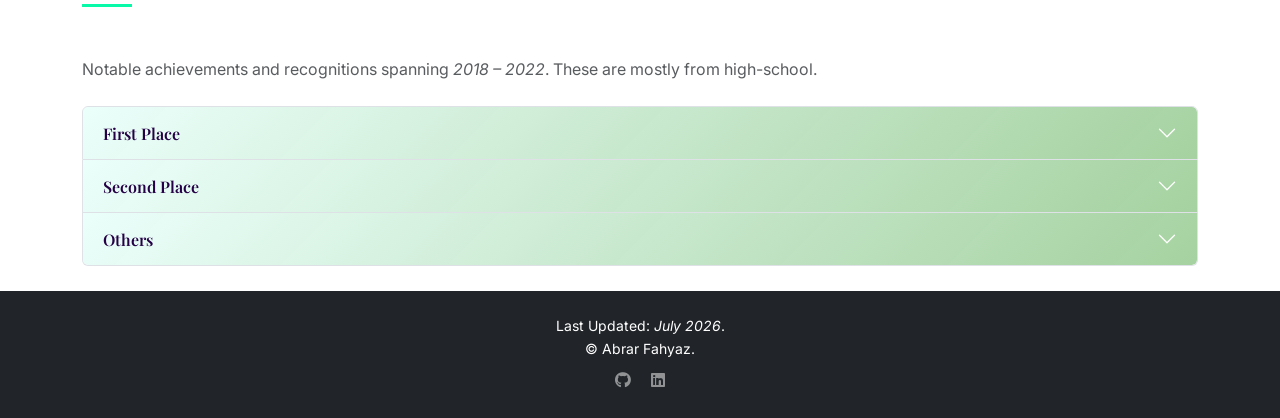
==== commit 64752924: "iymc" ====
--- a/component/otherPage.html
+++ b/component/otherPage.html
@@ -180,7 +180,9 @@
             <div class="project-header">
               <h3>Ozymandias</h3>
               <div class="project-links">
-                <span class="publication-tag"><i>The Dhaka Apologue</i></span>
+                <a href="https://web.archive.org/web/20220630095244/https://thisistda.net/14247/ozymandias/">
+                  <i class="fas fa-newspaper"></i> The Dhaka Apologue
+                </a>
               </div>
             </div>
             <p>
@@ -513,6 +515,14 @@
 
               <li class="mb-3 d-flex justify-content-between">
                 <div>
+                  <strong>International Youth Math Challenge (IYMC)</strong><br>
+                  <small class="text-muted">Silver Honor</small>
+                </div>
+                <small class="text-muted"><i>2019</i></small>
+              </li>
+
+              <li class="mb-3 d-flex justify-content-between">
+                <div>
                   <strong>Laboratorians English Championship</strong><br>
                   <small class="text-muted">Team Based Quiz | Rank 3</small>
                 </div>
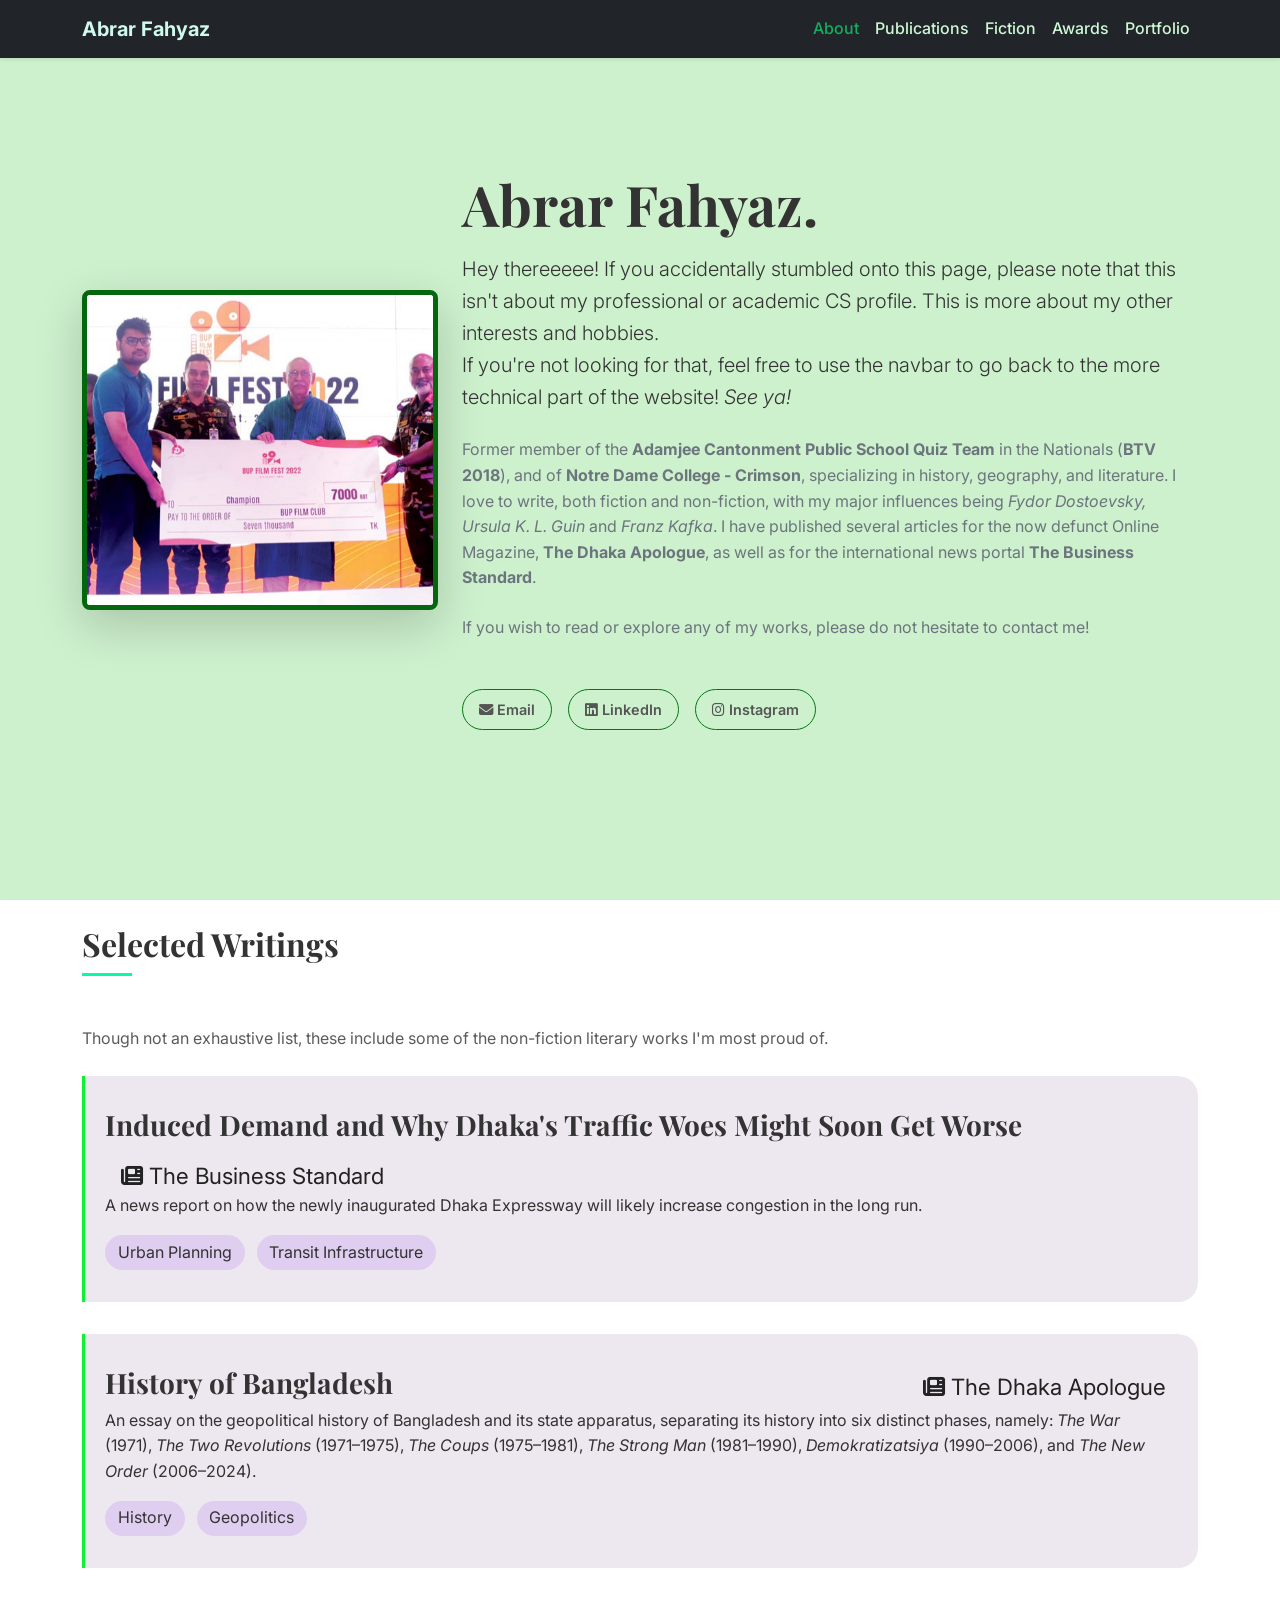
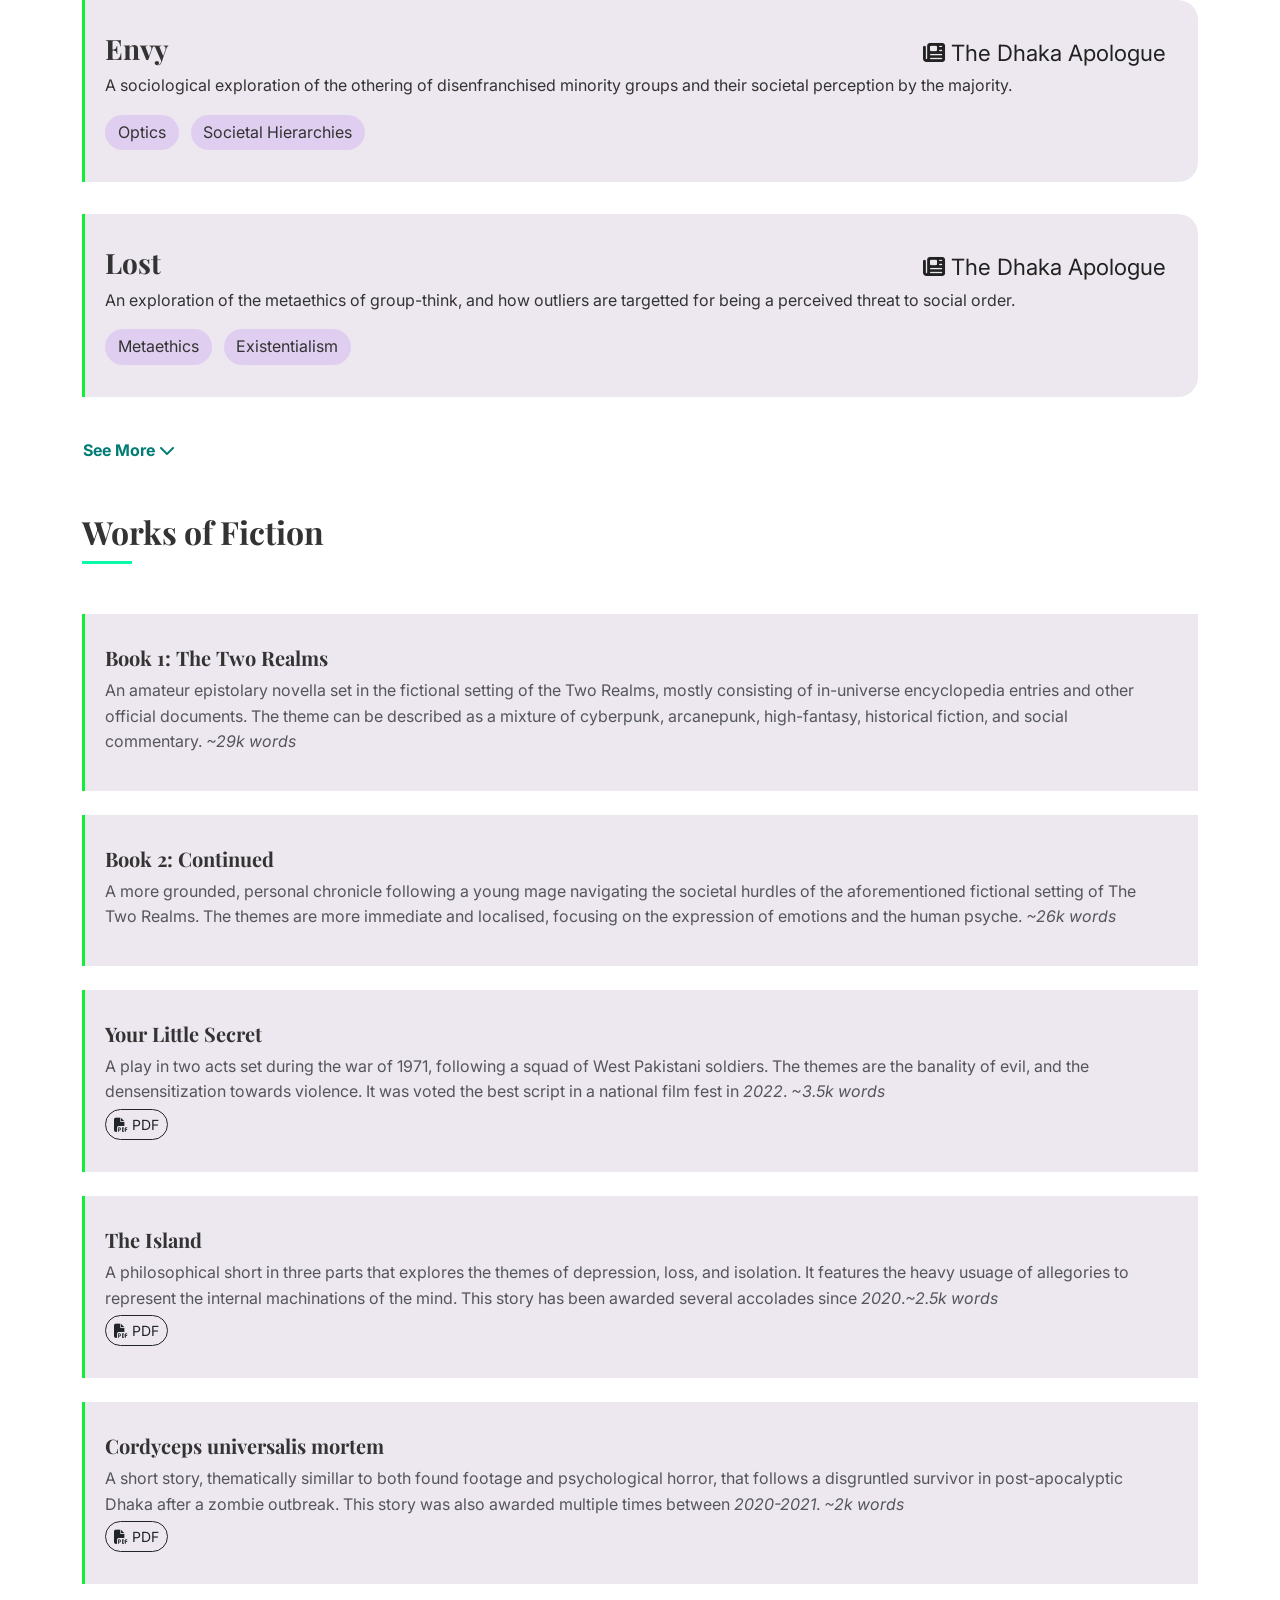
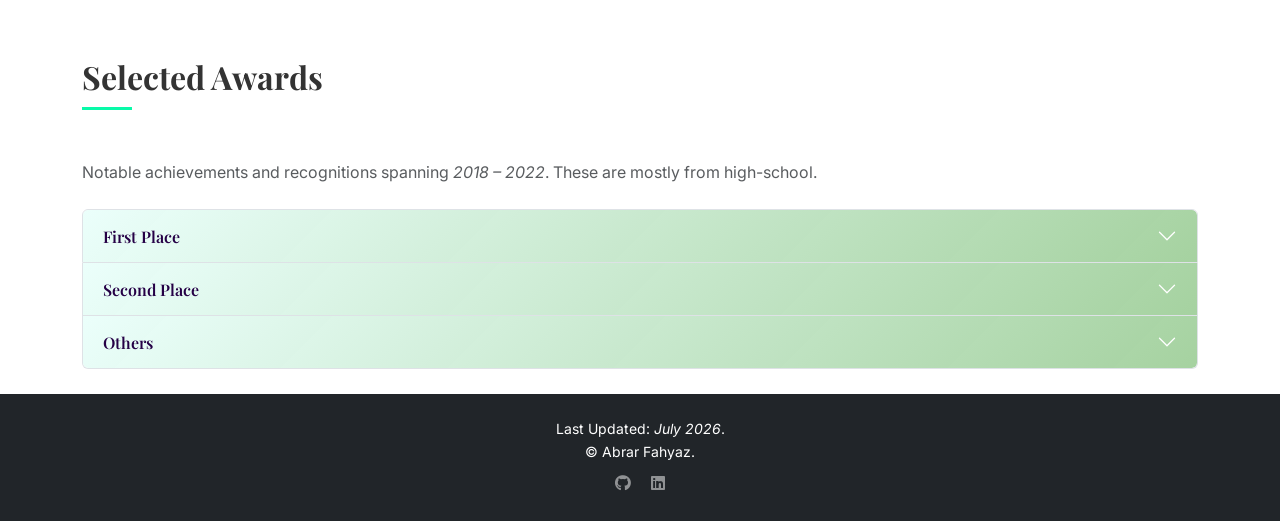
==== commit fcbb76e7: "added more resources + fixed typo" ====
--- a/component/otherPage.html
+++ b/component/otherPage.html
@@ -227,8 +227,23 @@
       <div class="publication-card mb-4">
         <div class="row">
           <div class="col-md-12">
+            <h5 class="fw-bold">Your Little Secret</h5>
+            <p class="mb-1 text-muted">A play in two acts set during the war of 1971, following a squad of West Pakistani soldiers. The themes are the banality of evil, and the densensitization towards violence. It was voted the best script in a national film fest in <i>2022</i>. <i>~3.5k words</i></p>
+            <div class="d-flex gap-2">
+              <a href="../resources/Script.pdf" class="btn btn-outline-dark btn-sm rounded-pill"><i class="fas fa-file-pdf"></i> PDF</a>
+            </div>
+          </div>
+        </div>
+      </div>
+
+      <div class="publication-card mb-4">
+        <div class="row">
+          <div class="col-md-12">
             <h5 class="fw-bold">The Island</h5>
-            <p class="mb-1 text-muted">A philosophical short in three parts that explores the themes of depression, loss, and detachment. It features the heavy usuage of allegories to represent the internal machinations of the mind. This story has been awarded several accolades.<i>~1k words</i></p>
+            <p class="mb-1 text-muted">A philosophical short in three parts that explores the themes of depression, loss, and isolation. It features the heavy usuage of allegories to represent the internal machinations of the mind. This story has been awarded several accolades since <i>2020</i>.<i>~2.5k words</i></p>
+            <div class="d-flex gap-2">
+              <a href="../resources/Island.pdf" class="btn btn-outline-dark btn-sm rounded-pill"><i class="fas fa-file-pdf"></i> PDF</a>
+            </div>
           </div>
         </div>
       </div>
@@ -237,16 +252,10 @@
         <div class="row">
           <div class="col-md-12">
             <h5 class="fw-bold">Cordyceps universalis mortem</h5>
-            <p class="mb-1 text-muted">A short story, thematically simillar to both found footage and psychological horror, that follows a disgruntled survivor in post-apocalyptic Dhaka after a zombie outbreak. This story has also been awarded multiple times. <i>~2k words</i></p>
-          </div>
-        </div>
-      </div>
-
-      <div class="publication-card mb-4">
-        <div class="row">
-          <div class="col-md-12">
-            <h5 class="fw-bold">Your Little Secret</h5>
-            <p class="mb-1 text-muted">A play in two acts set during the war of 1971, following a squad of West Pakistani soldiers. The themes are the banality of evil, and the densentization towards violence. It was voted the best script in a national film fest. <i>~6k words</i></p>
+            <p class="mb-1 text-muted">A short story, thematically simillar to both found footage and psychological horror, that follows a disgruntled survivor in post-apocalyptic Dhaka after a zombie outbreak. This story was also awarded multiple times between <i>2020-2021</i>. <i>~2k words</i></p>
+            <div class="d-flex gap-2">
+              <a href="../resources/Zombie.pdf" class="btn btn-outline-dark btn-sm rounded-pill"><i class="fas fa-file-pdf"></i> PDF</a>
+            </div>
           </div>
         </div>
       </div>
--- a/util/otherStyles.css
+++ b/util/otherStyles.css
@@ -1,4 +1,4 @@
-@import url('https://fonts.googleapis.com/css2?family=Cormorant+Garamond:ital,wght@0,300;0,400;1,300;1,400&family=Raleway:wght@100;200&display=swap');
+@import url('https://fonts.googleapis.com/css2?family=Cormorant+Garamond:ital,wght@0,300;0,400;1,300;1,400&family=Raleway:wght@100;200&family=Playfair+Display:wght@700&display=swap');
 
   *, *::before, *::after { margin: 0; padding: 0; box-sizing: border-box; }
 
@@ -70,7 +70,7 @@
     }
 
     h1, h2, h3, h4, h5 {
-        font-family: 'Playfair Display', serif; /* A nice serif font for headings looks more academic */
+        font-family: 'Playfair Display', serif;
         font-weight: 700;
     }
 
@@ -192,7 +192,9 @@
         transform: translateX(5px);
     }
 
-    /* Project Cards */
+    /* Writing Project Cards
+       (formerly code-project cards — links now point to
+       newspapers/outlets rather than GitHub/live demos) */
     .project-entry {
         padding: 2rem;
         margin-bottom: 2rem;
@@ -210,7 +212,20 @@
         display: flex;
         justify-content: space-between;
         align-items: center;
-    }
+        flex-wrap: wrap;
+        gap: 0.5rem;
+    }
+
+    /* Byline line for outlet + date, e.g.
+       "The Atlantic · March 2025" */
+    .project-meta {
+        font-family: 'Raleway', sans-serif;
+        font-size: 0.8rem;
+        letter-spacing: 0.05em;
+        text-transform: uppercase;
+        color: #671adc;
+    }
+
     .project-links a {
         font-size: 1.4rem;
         margin-left: 1rem;
@@ -357,6 +372,10 @@
 @media (max-width: 768px) {
     html, body {
         overflow-x: hidden;
+    }
+    .project-header {
+        flex-direction: column;
+        align-items: flex-start;
     }
 }
 
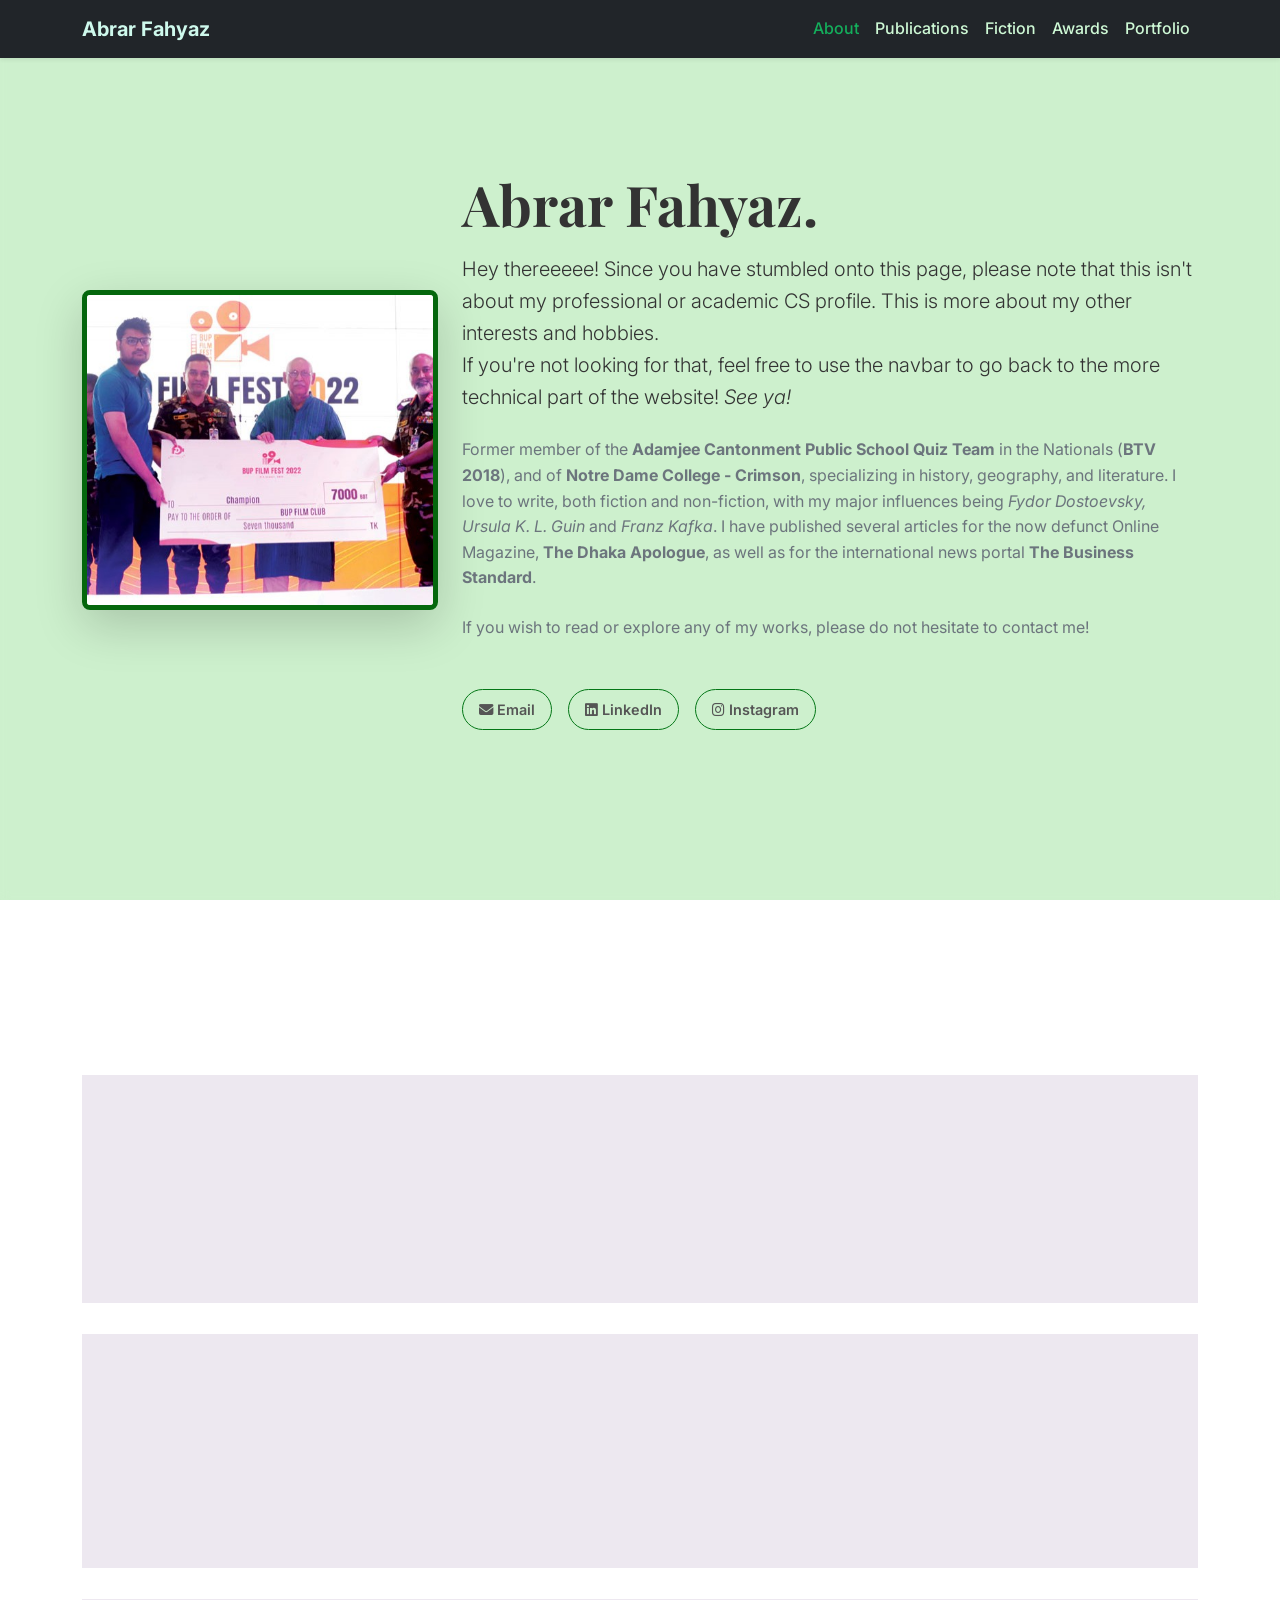
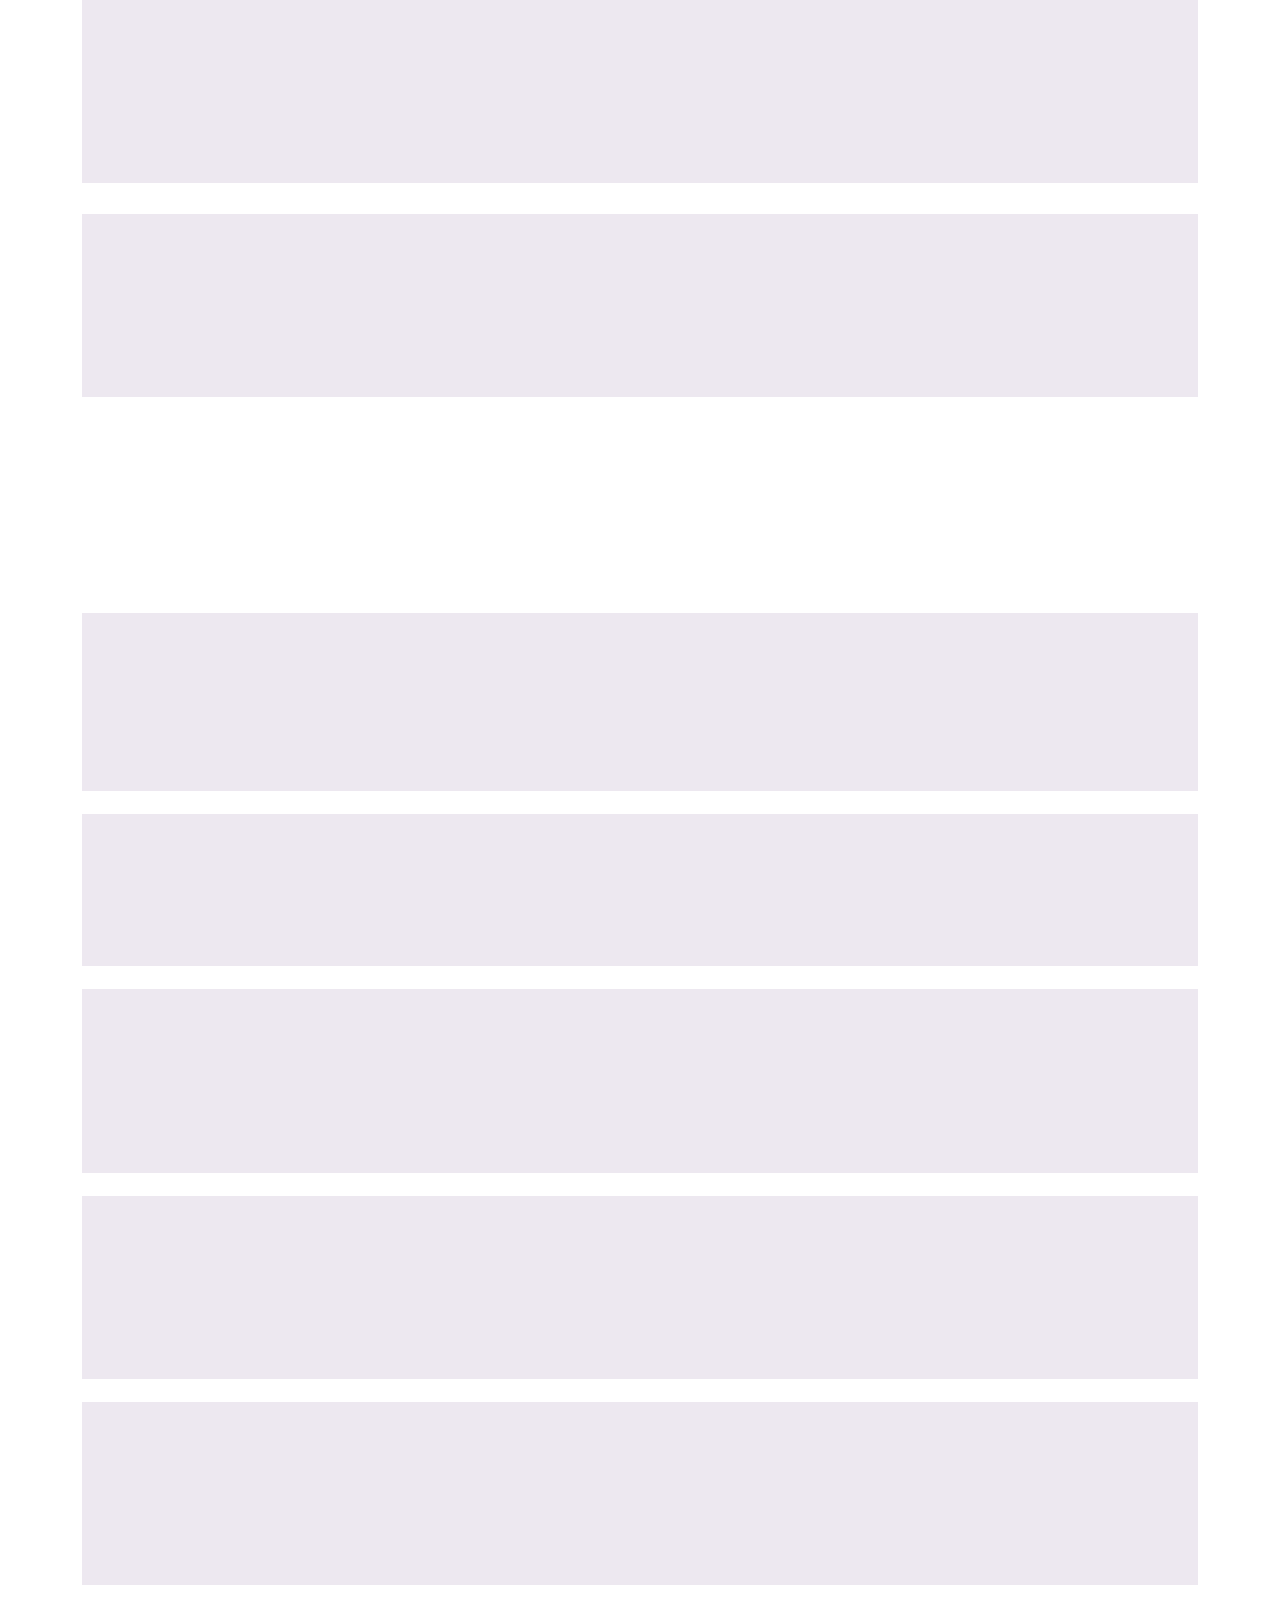
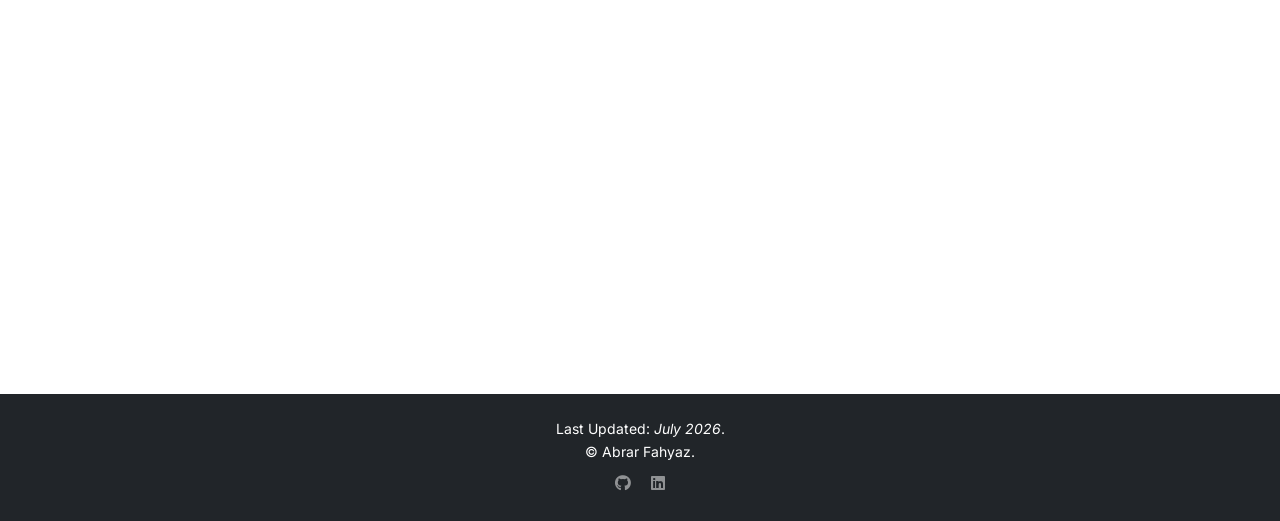
==== commit 8461b455: "index update" ====
--- a/component/otherPage.html
+++ b/component/otherPage.html
@@ -50,7 +50,7 @@
         <div class="col-lg-8 order-lg-2">
           <h1 class="display-4 fw-bold mb-3">Abrar Fahyaz.</h1>
           <p class="lead mb-4">
-            Hey thereeeee! If you accidentally stumbled onto this page, please note that this isn't about my professional or academic CS profile. This is more about my other interests and hobbies.</i> 
+            Hey thereeeee! Since you have stumbled onto this page, please note that this isn't about my professional or academic CS profile. This is more about my other interests and hobbies.</i> 
             <br>
              If you're not looking for that, feel free to use the navbar to go back to the more technical part of the website! <i>See ya!</i>
              <!-- My brother in christ, this is a vanity project lmaooooo -->
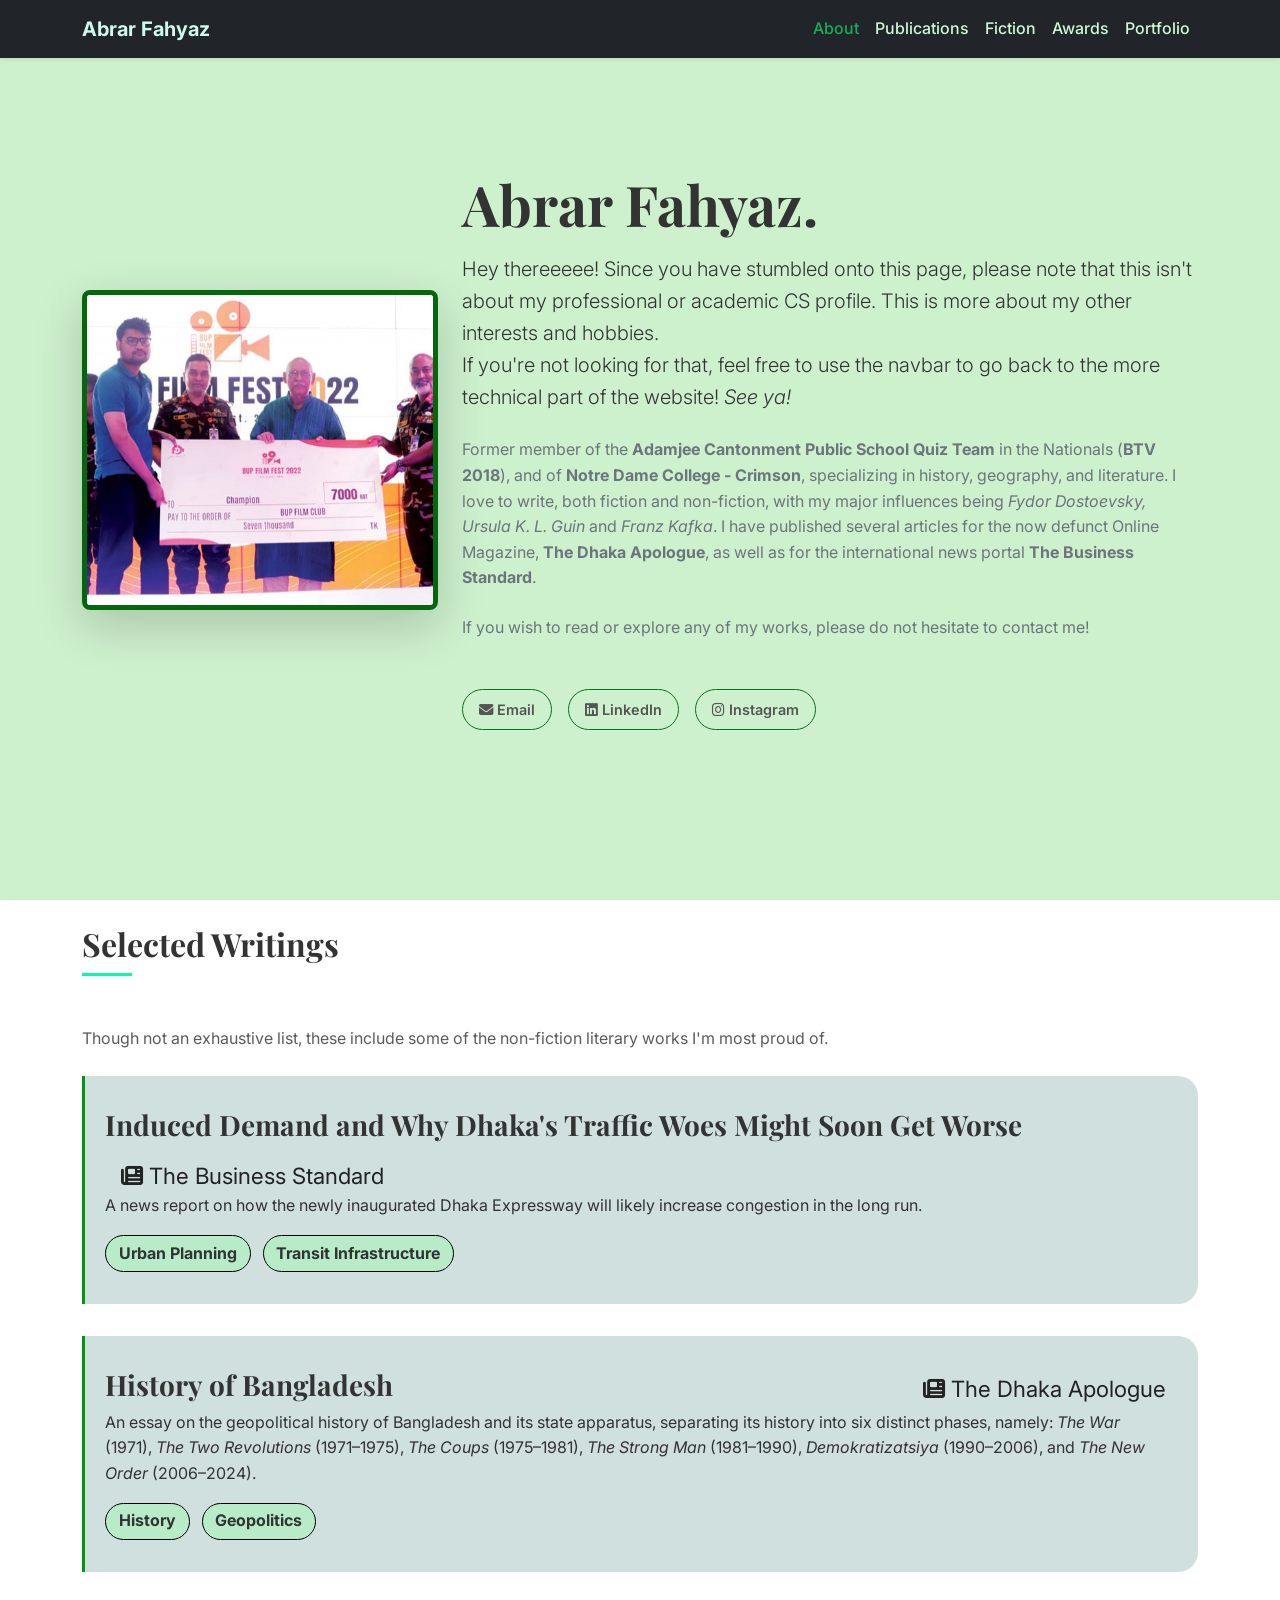
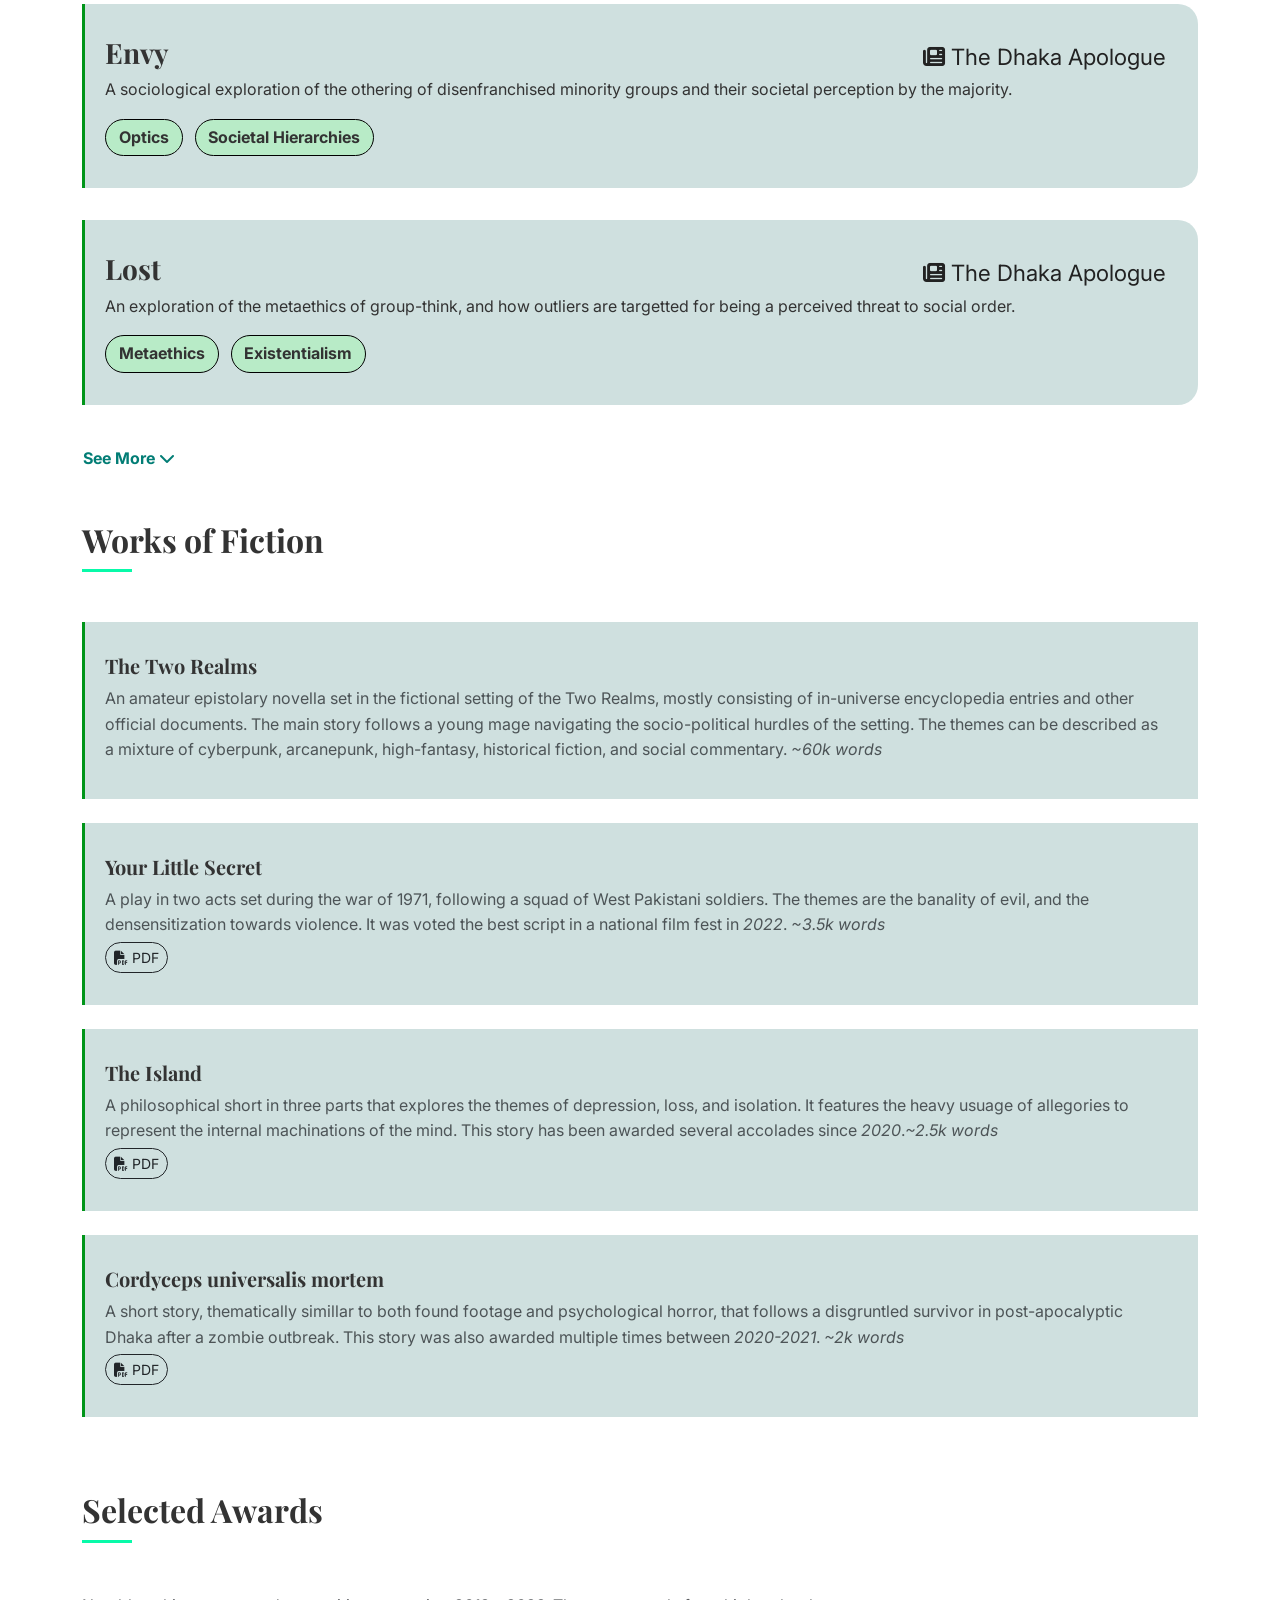
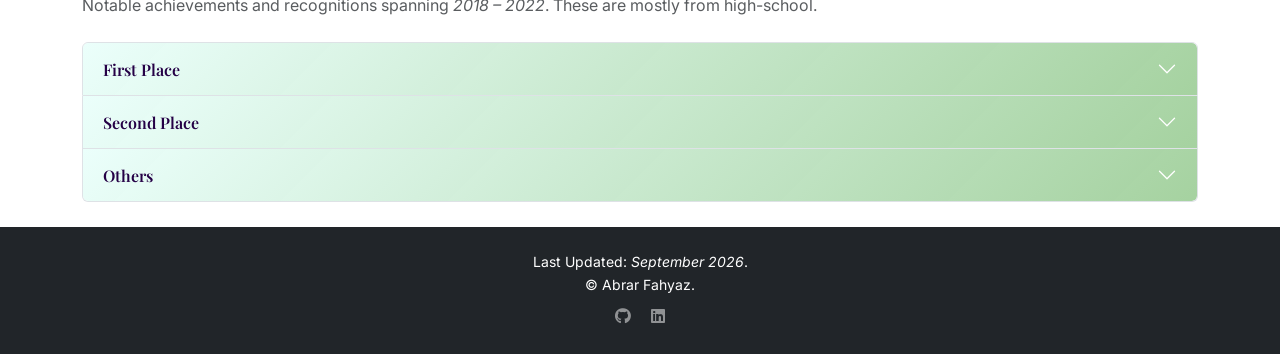
==== commit 8d5337fc: "stylistic updates" ====
--- a/component/otherPage.html
+++ b/component/otherPage.html
@@ -209,17 +209,8 @@
       <div class="publication-card mb-4">
         <div class="row">
           <div class="col-md-12">
-            <h5 class="fw-bold">Book 1: The Two Realms</h5>
-            <p class="mb-1 text-muted">An amateur epistolary novella set in the fictional setting of the Two Realms, mostly consisting of in-universe encyclopedia entries and other official documents. The theme can be described as a mixture of cyberpunk, arcanepunk, high-fantasy, historical fiction, and social commentary. <i>~29k words</i></p>
-          </div>
-        </div>
-      </div>
-
-      <div class="publication-card mb-4">
-        <div class="row">
-          <div class="col-md-12">
-            <h5 class="fw-bold">Book 2: Continued</h5>
-            <p class="mb-1 text-muted">A more grounded, personal chronicle following a young mage navigating the societal hurdles of the aforementioned fictional setting of The Two Realms. The themes are more immediate and localised, focusing on the expression of emotions and the human psyche. <i>~26k words</i></p>
+            <h5 class="fw-bold">The Two Realms</h5>
+            <p class="mb-1 text-muted">An amateur epistolary novella set in the fictional setting of the Two Realms, mostly consisting of in-universe encyclopedia entries and other official documents. The main story follows a young mage navigating the socio-political hurdles of the setting. The themes can be described as a mixture of cyberpunk, arcanepunk, high-fantasy, historical fiction, and social commentary. <i>~60k words</i></p>
           </div>
         </div>
       </div>
--- a/util/otherStyles.css
+++ b/util/otherStyles.css
@@ -181,8 +181,8 @@
     /* Publication Card */
     .publication-card {
         padding: 2rem;
-        background: rgba(135, 100, 154, 0.15);
-        border-left: 3px solid #0ff135;
+        background: rgba(100, 154, 151, 0.304);
+        border-left: 3px solid #009519;
         padding-left: 20px;
         backdrop-filter: blur(5px);
         transition: transform 0.3s;
@@ -198,8 +198,8 @@
     .project-entry {
         padding: 2rem;
         margin-bottom: 2rem;
-        background: rgba(135, 100, 154, 0.15);
-        border-left: 3px solid #0ff135;
+        background: rgba(100, 154, 151, 0.304);
+        border-left: 3px solid #009519;
         padding-left: 20px;
         backdrop-filter: blur(5px);
         border-radius: 0 20px 20px 0;
@@ -236,7 +236,9 @@
         padding: .3rem .8rem;
         margin-right: .5rem;
         border-radius: 999px;
-        background: rgba(143, 50, 236, 0.141);
+        background: rgba(158, 248, 170, 0.462);
+        font-weight: bold;
+        border: 1px solid rgba(0,0,0,1);
     }
 
     /* Experience Timeline */
@@ -343,7 +345,7 @@
 
     /* Award title */
     .accordion-body strong {
-        color: #21b65a;
+        color: #0e5a2b;
         font-size: 1.05rem;
     }
 
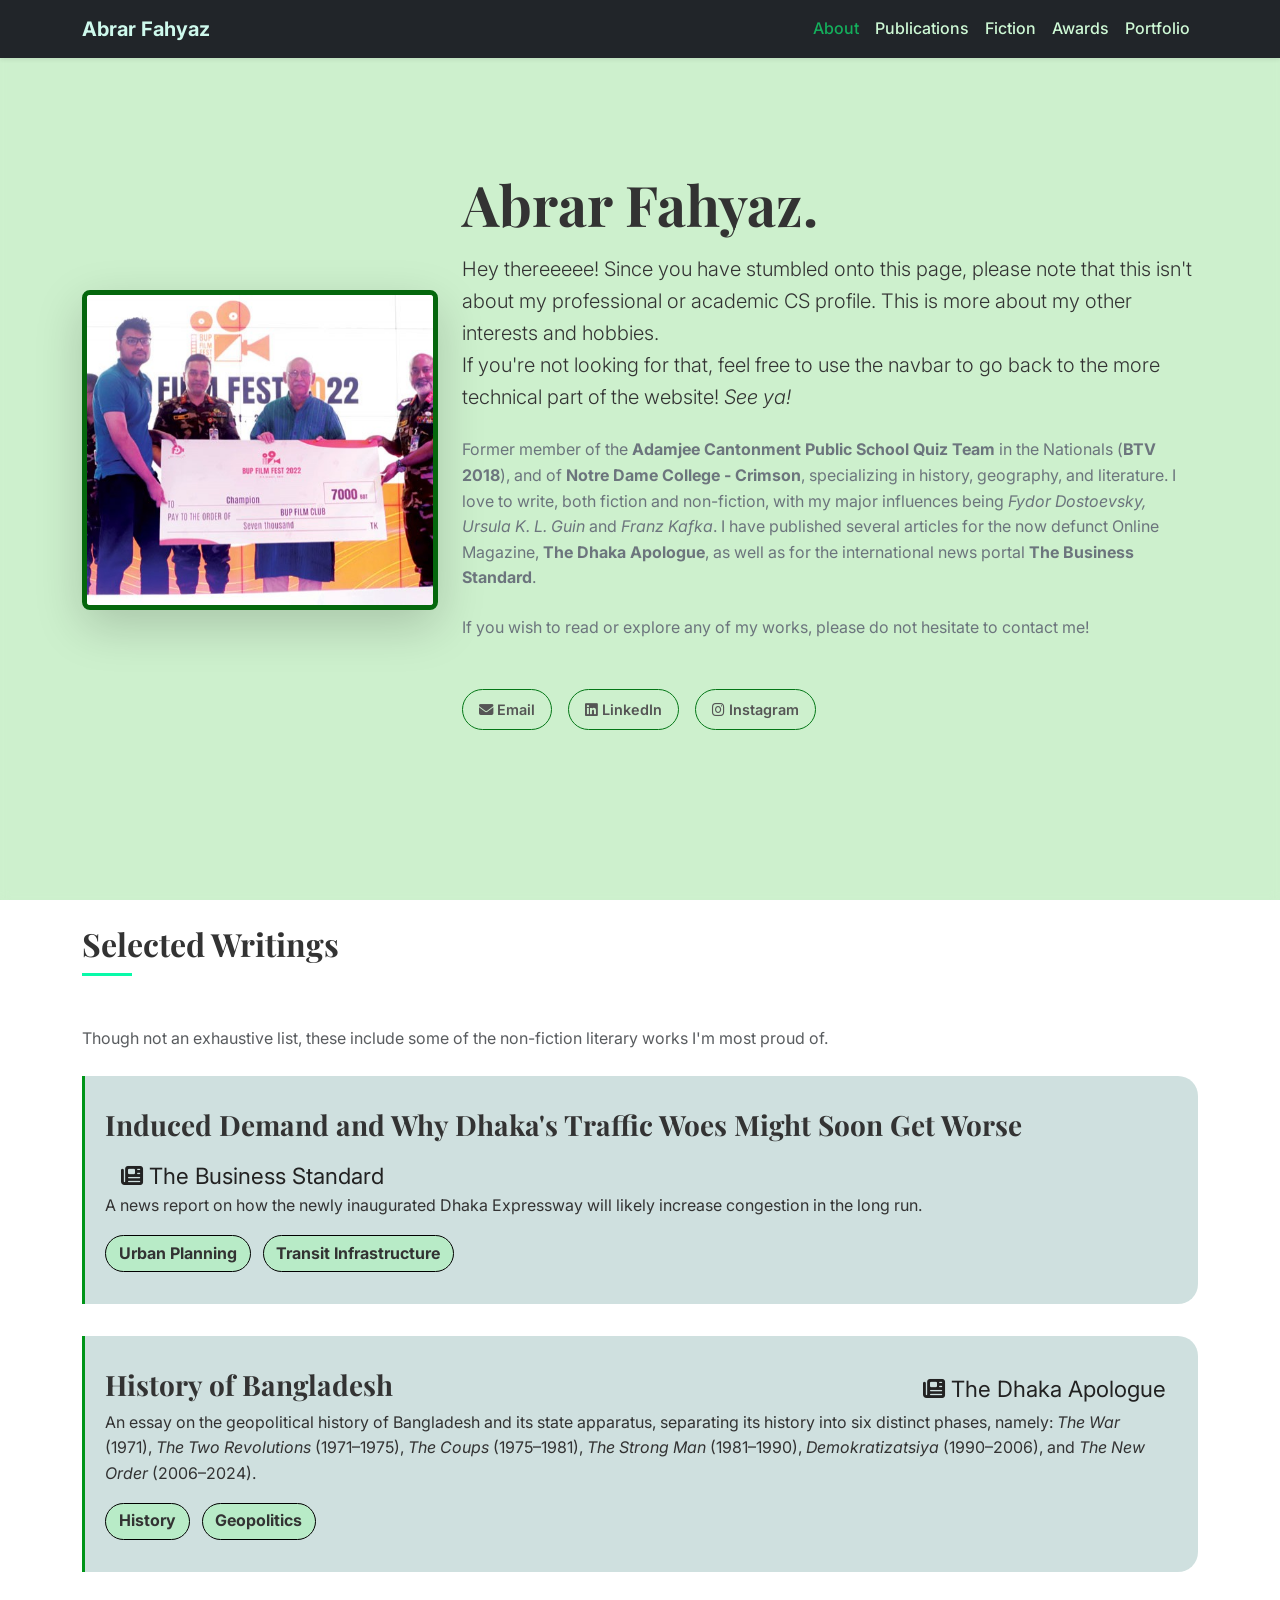
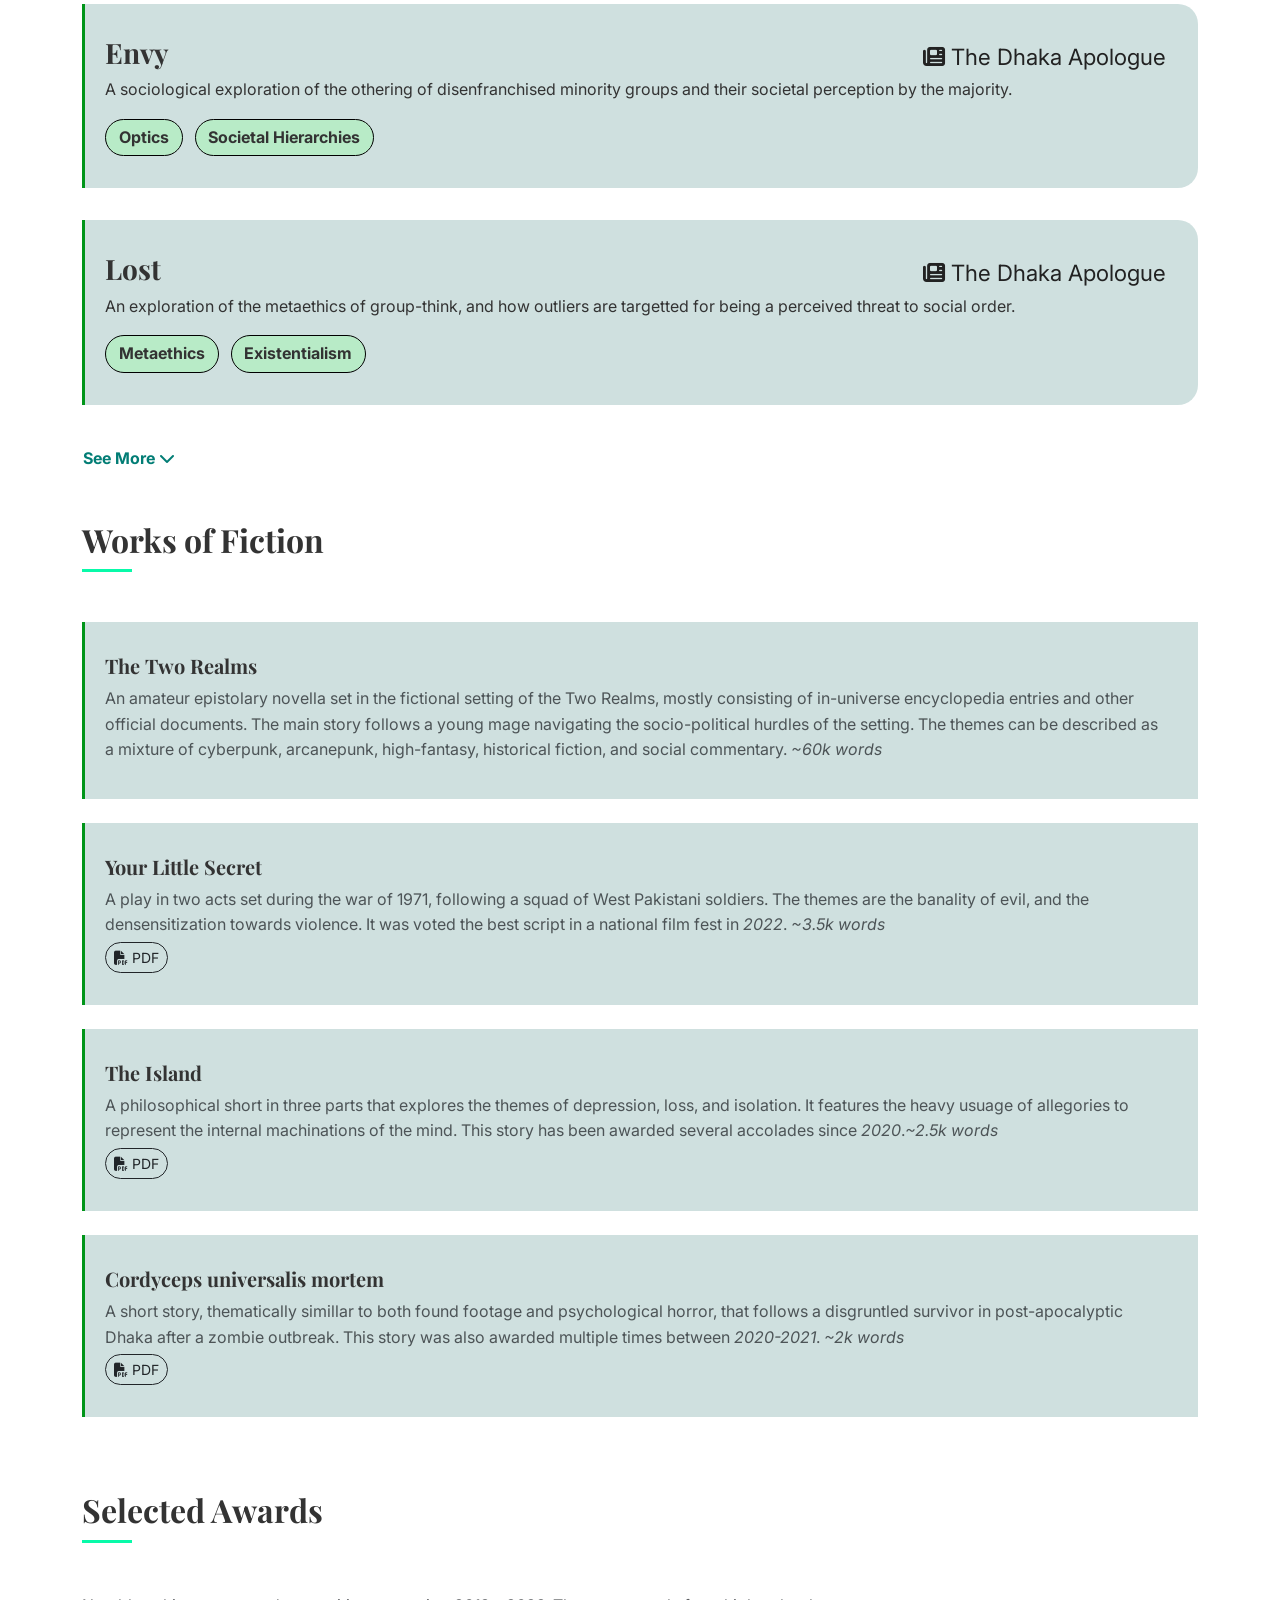
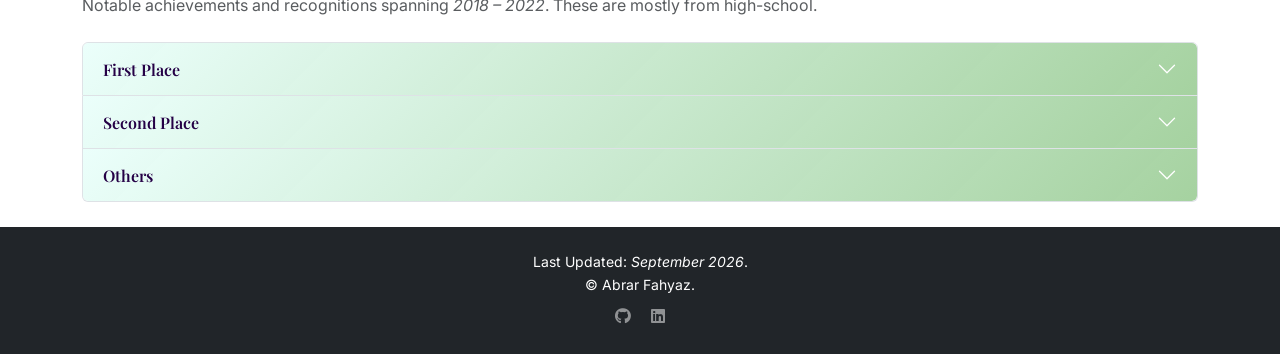
==== commit 866b5c34: "added google verification and research update" ====
--- a/component/otherPage.html
+++ b/component/otherPage.html
@@ -5,6 +5,7 @@
   <meta charset="utf-8">
   <meta name="viewport" content="width=device-width, initial-scale=1">
   <title>Abrar Fahyaz | Personal Site</title>
+  <meta name="description" content="Abrar Fahyaz — student researcher and CS engineer working with agentic AI, brain-inspired computing, and machine learning.">
   <link rel="apple-touch-icon" sizes="180x180" href="./Favicon/apple-touch-icon.png">
   <link rel="icon" type="image/png" sizes="32x32" href="./Favicon/favicon-32x32.png">
   <link rel="icon" type="image/png" sizes="16x16" href="./Favicon/favicon-16x16.png">
